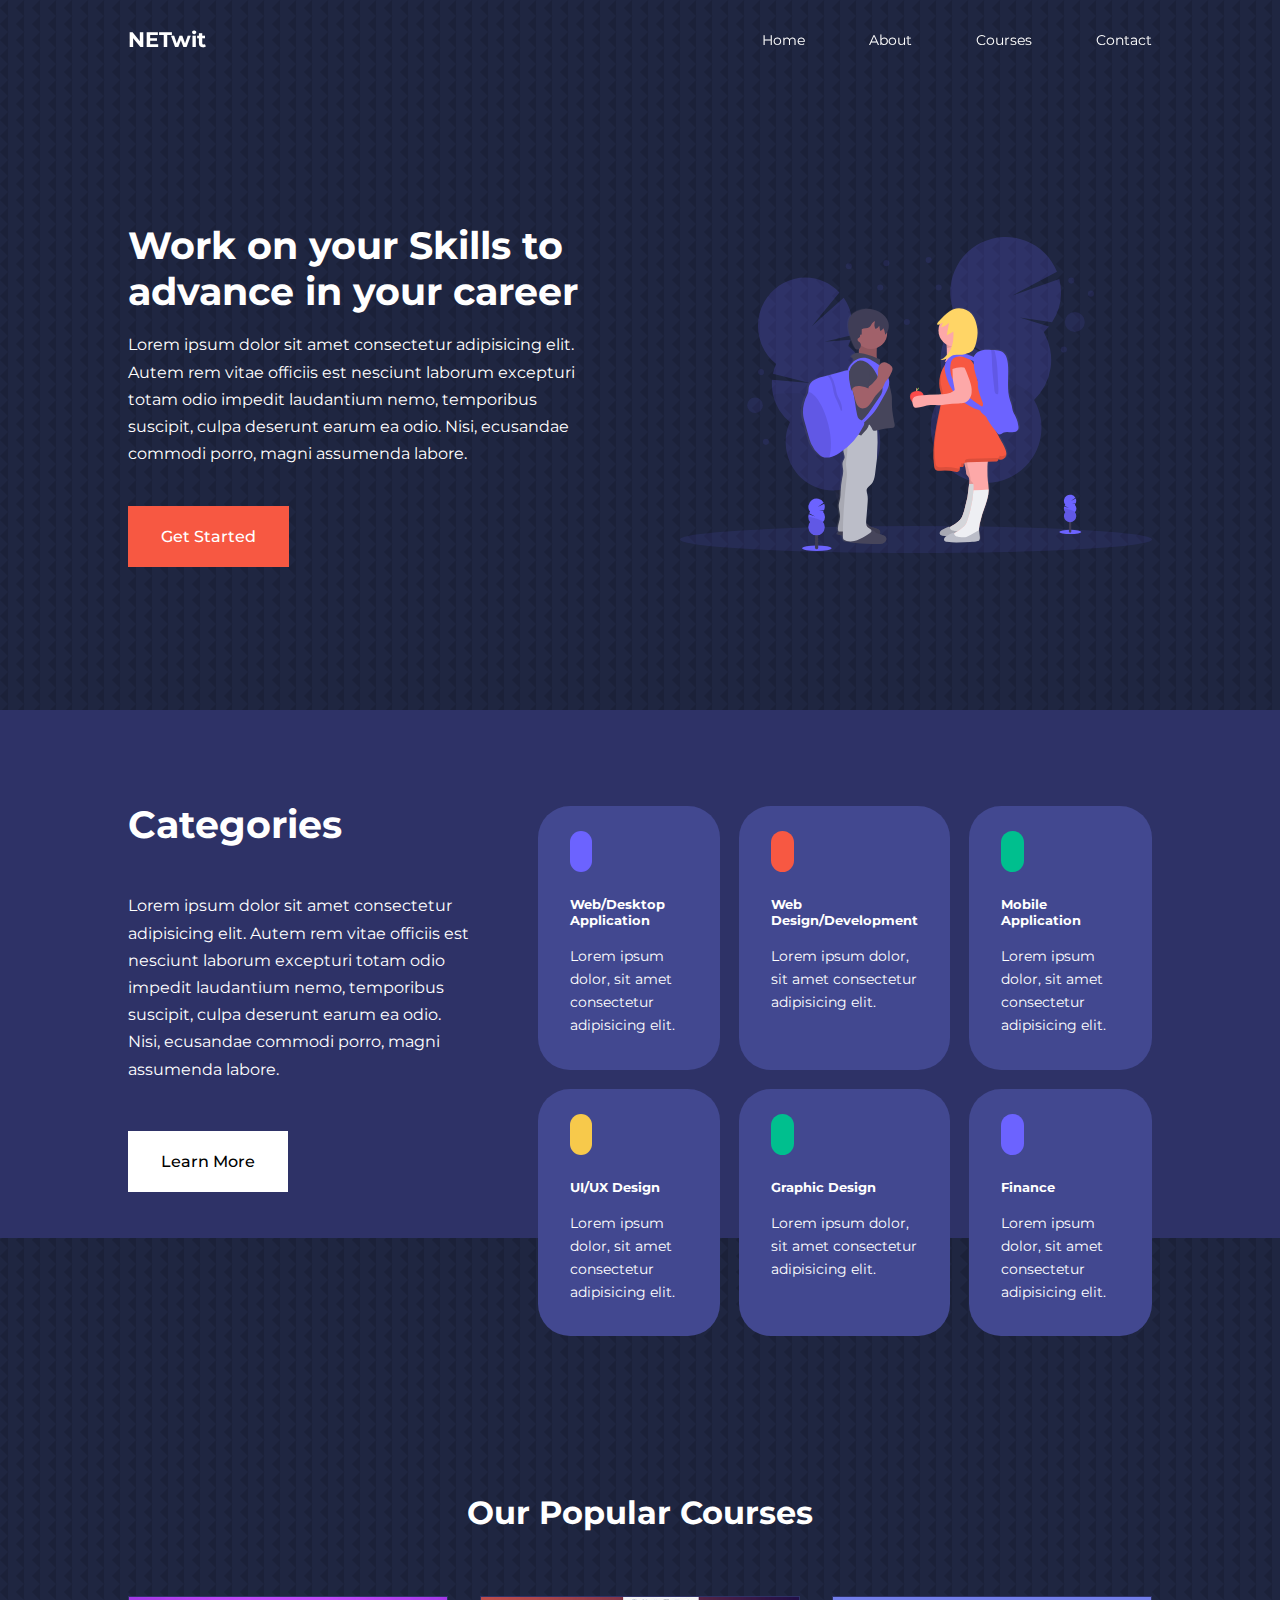
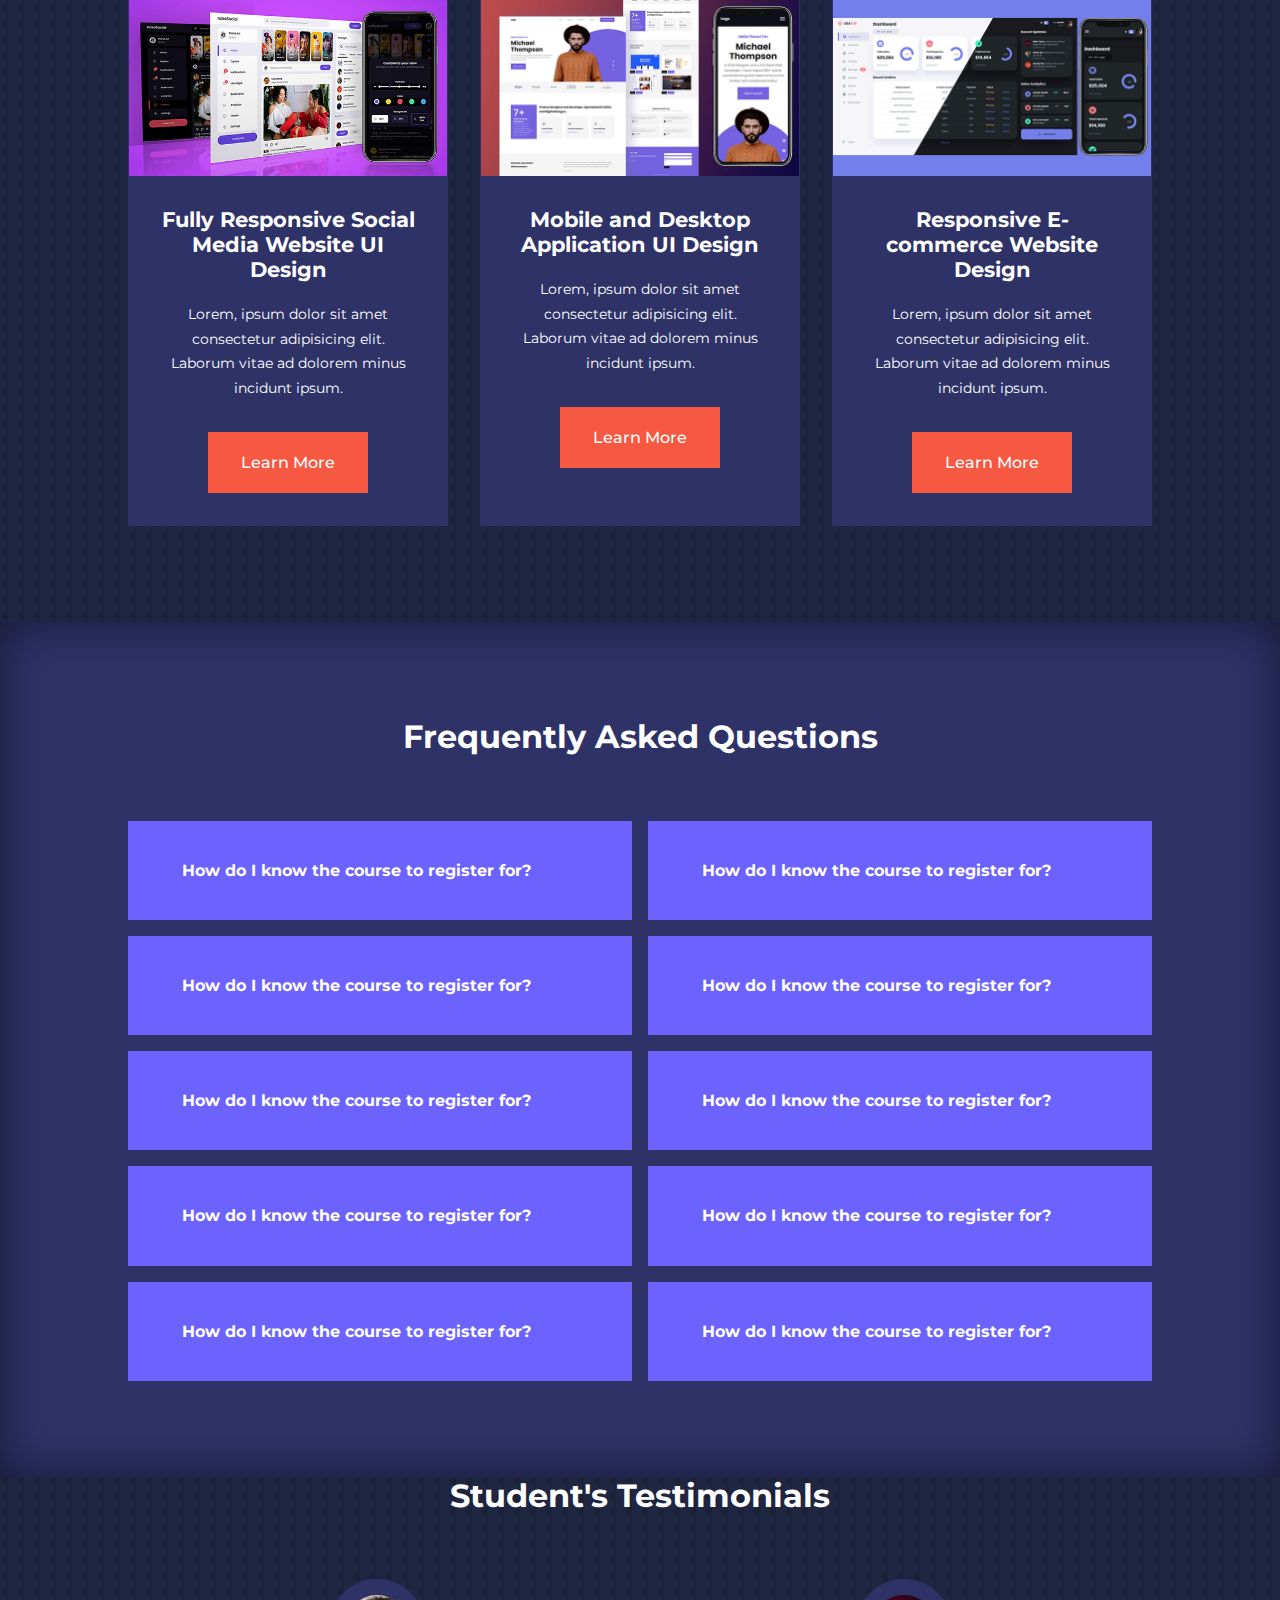
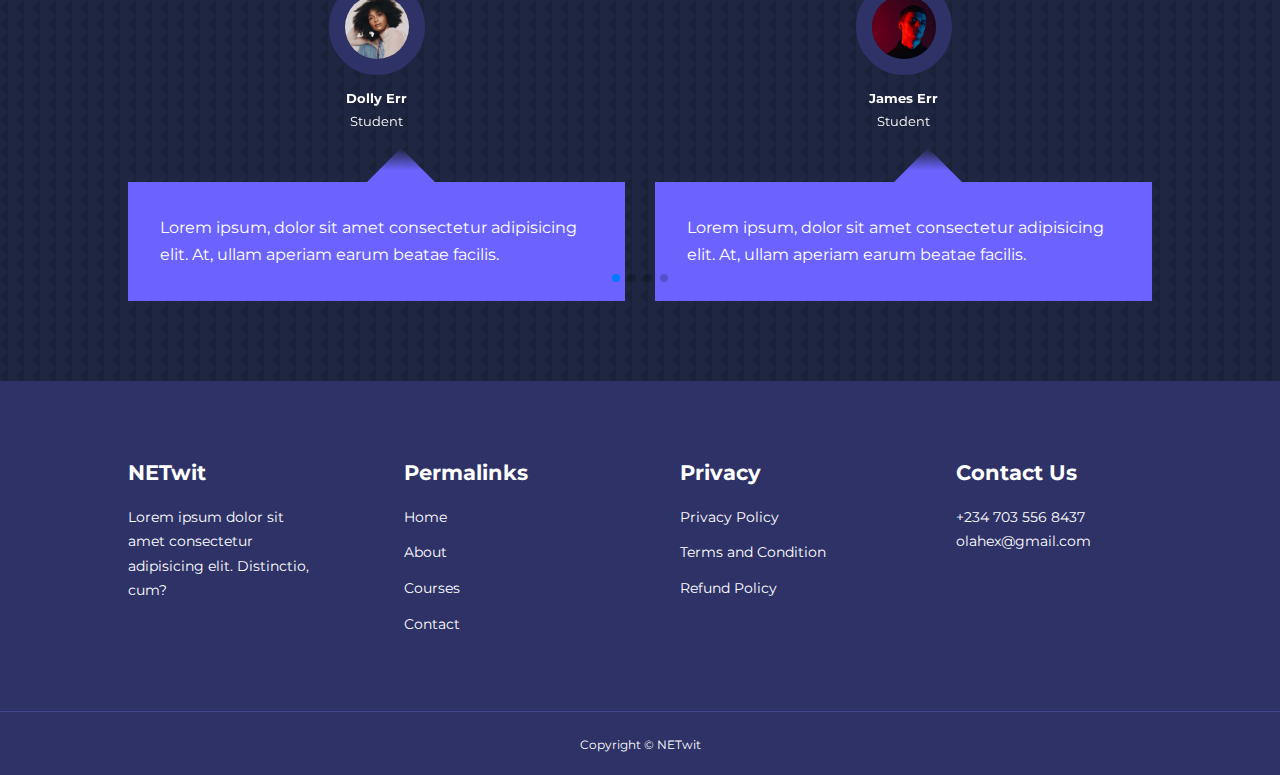
==== index.html @ d694707e "Add files via upload" ====
<!DOCTYPE html>
<html lang="en">
<head>
    <meta charset="UTF-8">
    <meta http-equiv="X-UA-Compatible" content="IE=edge">
    <meta name="viewport" content="width=device-width, initial-scale=1.0">
    <title>Eduaction</title>
    <!-- ICONSCOUT CDN-->
    <link rel="stylesheet" href="https://unicons.iconscout.com/release/v2.1.6/css/unicons.css">
    <!-- GOOGLE FONT (MONSERRAT)-->
    <link rel="preconnect" href="https://fonts.googleapis.com">
    <link rel="preconnect" href="https://fonts.gstatic.com" crossorigin>
    <link href="https://fonts.googleapis.com/css2?family=Montserrat:wght@300;400;500;600;700;800;900&display=swap" rel="stylesheet">

    <!-- SWIPER JS-->
    <link rel="stylesheet" href="https://unpkg.com/swiper@8/swiper-bundle.min.css" />

    <link rel="stylesheet" href="./css/style.css">
    <style>
        body{
            background-image: url('./images/bg-texture.png');
        }
    </style>

</head>
<body>
    <!-- NAVBAR START-->
    <nav>
        <div class="container nav__container">
            <a href="index.html"><h4>NETwit</h4></a>
            <ul class="nav__menu">
                <li><a href="index.html">Home</a></li>
                <li><a href="about.html">About</a></li>
                <li><a href="courses.html">Courses</a></li>
                <li><a href="contact.html">Contact</a></li>
            </ul>
            <button id="open-menu-btn"><i class="uil uil-bars"></i></button>
            <button id="close-menu-btn"><i class="uil uil-multiply"></i></button>
        </div>
    </nav>
      <!-- NAVBAR END-->

      <header>   <!-- HEADER START-->
          <div class="container header__container">
              <div class="header__left">
                  <h1>Work on your Skills to advance in your career</h1>
                <p>
                    Lorem ipsum dolor sit amet consectetur adipisicing elit. Autem rem vitae officiis est nesciunt laborum excepturi totam odio impedit
                    laudantium nemo, temporibus suscipit, culpa deserunt earum ea odio. Nisi, ecusandae commodi porro, magni assumenda labore.
                </p>
                <a href="courses.html" class="btn btn-primary">Get Started</a>
              </div>

              <div class="header__right">
                <div class="header__right-image">
                    <img src="./images/header.svg" alt="header Image">
                </div>
              </div>
          </div>
      </header>  <!-- HEADER END-->

      <!-- CATEGORIES-->
      <section class="categories"> 
          <div class="container categories__container">
              <div class="categories__left">
                <h1>Categories</h1>
                <p>
                    Lorem ipsum dolor sit amet consectetur adipisicing elit. Autem rem vitae officiis est nesciunt laborum excepturi totam odio impedit
                    laudantium nemo, temporibus suscipit, culpa deserunt earum ea odio. Nisi, ecusandae commodi porro, magni assumenda labore.
                </p>
                <a href="#" class="btn">Learn More</a>
              </div>
              <div class="categories__right">
                <article class="category">
                    <span class="category__icon">
                        <i class="uil uil-bitcoin-circle"></i>
                    </span>
                    <h5>Web/Desktop Application</h5>
                    <p>
                        Lorem ipsum dolor, sit amet consectetur adipisicing elit. 
                    </p>
                </article>
                <article class="category">
                    <span class="category__icon uil uil-bitcoin"></span>
                    <h5>Web Design/Development</h5>
                    <p>
                        Lorem ipsum dolor, sit amet consectetur adipisicing elit.
                    </p>
                </article>
                <article class="category">
                    <span class="category__icon">
                        <i class="uil uil-bitcoin-circle"></i>
                    </span>
                    <h5>Mobile Application</h5>
                    <p>
                        Lorem ipsum dolor, sit amet consectetur adipisicing elit.
                    </p>
                </article>
                <article class="category">
                    <span class="category__icon">
                        <i class="uil uil-bitcoin-circle"></i>
                    </span>
                    <h5>UI/UX Design</h5>
                    <p>
                        Lorem ipsum dolor, sit amet consectetur adipisicing elit. 
                    </p>
                </article>
                <article class="category">
                    <span class="category__icon">
                        <i class="uil uil-palette"></i>
                    </span>
                    <h5>Graphic Design</h5>
                    <p>
                        Lorem ipsum dolor, sit amet consectetur adipisicing elit.
                    </p>
                </article>
                <article class="category">
                    <span class="category__icon">
                        <i class="uil uil-usd-circle"></i>
                    </span>
                    <h5>Finance</h5>
                    <p>
                        Lorem ipsum dolor, sit amet consectetur adipisicing elit.
                    </p>
                </article>
              </div>
          </div>
      </section>    <!-- CATEGORIES ENDS-->
      
       <!-- COURSES SECTION-->
      <section class="courses">
          <h2>Our Popular Courses</h2>
          <div class="container courses__container">
              <article class="course">
                  <div class="course__image">
                    <img src="./images/course1.jpg" alt="Course One">
                  </div>
                  <div class="course__info">
                    <h4>Fully Responsive Social Media Website UI Design</h4>
                    <p>
                        Lorem, ipsum dolor sit amet consectetur adipisicing elit. Laborum vitae ad dolorem minus incidunt ipsum.
                    </p>
                    <a href="courses.html" class="btn btn-primary">Learn More</a>   
                  </div>
              </article>
              <article class="course">
                <div class="course__image">
                  <img src="./images/course2.jpg" alt="Course One">
                </div>
                <div class="course__info">
                    <h4>Mobile and Desktop Application UI Design</h4>
                    <p>
                        Lorem, ipsum dolor sit amet consectetur adipisicing elit. Laborum vitae ad dolorem minus incidunt ipsum.
                    </p>
                <a href="courses.html" class="btn btn-primary">Learn More</a>   
                </div>
            </article>
            <article class="course">
                <div class="course__image">
                  <img src="./images/course3.jpg" alt="Course One">
                </div>
                <div class="course__info">
                    <h4>Responsive E-commerce Website Design</h4>
                    <p>
                        Lorem, ipsum dolor sit amet consectetur adipisicing elit. Laborum vitae ad dolorem minus incidunt ipsum.
                    </p>
                <a href="courses.html" class="btn btn-primary">Learn More</a>   
                </div>
            </article>
          </div>
      </section>  <!-- COURSES SECTION  ENDS-->

      <section class="faqs"><!-- FAQ SECTION -->
        <h2>Frequently Asked Questions</h2>
        <div class="container faqs__container">

            <article class="faq">
                <div class="faq__icon"><i class="uil uil-plus"></i></div>
                <div class="question__answer">
                    <h4>How do I know the course to register for?</h4>
                    <p>
                        Lorem ipsum dolor sit amet consectetur adipisicing elit. Ipsa rem repellendus aut ad obcaecati molestias eius quasi expedita placeat. Odio nostrum asperiores architecto distinctio sequi nisi ex aut. Explicabo vel natus mollitia quisquam sed asperiores officia nobis exercitationem ipsa nemo, facilis 
                        voluptatum repellendus voluptate provident sequi aliquid, fugiat vitae perferendis?
                    </p>
                </div>
            </article>

            <article class="faq">
                <div class="faq__icon"><i class="uil uil-plus"></i></div>
                <div class="question__answer">
                    <h4>How do I know the course to register for?</h4>
                    <p>
                        Lorem ipsum dolor sit amet consectetur adipisicing elit. Ipsa rem repellendus aut ad obcaecati molestias eius quasi expedita placeat. Odio nostrum asperiores architecto distinctio sequi nisi ex aut. Explicabo vel natus mollitia quisquam sed asperiores officia nobis exercitationem ipsa nemo, facilis 
                        voluptatum repellendus voluptate provident sequi aliquid, fugiat vitae perferendis?
                    </p>
                </div>
            </article>

            <article class="faq">
                <div class="faq__icon"><i class="uil uil-plus"></i></div>
                <div class="question__answer">
                    <h4>How do I know the course to register for?</h4>
                    <p>
                        Lorem ipsum dolor sit amet consectetur adipisicing elit. Ipsa rem repellendus aut ad obcaecati molestias eius quasi expedita placeat. Odio nostrum asperiores architecto distinctio sequi nisi ex aut. Explicabo vel natus mollitia quisquam sed asperiores officia nobis exercitationem ipsa nemo, facilis 
                        voluptatum repellendus voluptate provident sequi aliquid, fugiat vitae perferendis?
                    </p>
                </div>
            </article>

            <article class="faq">
                <div class="faq__icon"><i class="uil uil-plus"></i></div>
                <div class="question__answer">
                    <h4>How do I know the course to register for?</h4>
                    <p>
                        Lorem ipsum dolor sit amet consectetur adipisicing elit. Ipsa rem repellendus aut ad obcaecati molestias eius quasi expedita placeat. Odio nostrum asperiores architecto distinctio sequi nisi ex aut. Explicabo vel natus mollitia quisquam sed asperiores officia nobis exercitationem ipsa nemo, facilis 
                        voluptatum repellendus voluptate provident sequi aliquid, fugiat vitae perferendis?
                    </p>
                </div>
            </article>
            
            <article class="faq">
                <div class="faq__icon"><i class="uil uil-plus"></i></div>
                <div class="question__answer">
                    <h4>How do I know the course to register for?</h4>
                    <p>
                        Lorem ipsum dolor sit amet consectetur adipisicing elit. Ipsa rem repellendus aut ad obcaecati molestias eius quasi expedita placeat. Odio nostrum asperiores architecto distinctio sequi nisi ex aut. Explicabo vel natus mollitia quisquam sed asperiores officia nobis exercitationem ipsa nemo, facilis 
                        voluptatum repellendus voluptate provident sequi aliquid, fugiat vitae perferendis?
                    </p>
                </div>
            </article>

            <article class="faq">
                <div class="faq__icon"><i class="uil uil-plus"></i></div>
                <div class="question__answer">
                    <h4>How do I know the course to register for?</h4>
                    <p>
                        Lorem ipsum dolor sit amet consectetur adipisicing elit. Ipsa rem repellendus aut ad obcaecati molestias eius quasi expedita placeat. Odio nostrum asperiores architecto distinctio sequi nisi ex aut. Explicabo vel natus mollitia quisquam sed asperiores officia nobis exercitationem ipsa nemo, facilis 
                        voluptatum repellendus voluptate provident sequi aliquid, fugiat vitae perferendis?
                    </p>
                </div>
            </article>

            <article class="faq">
                <div class="faq__icon"><i class="uil uil-plus"></i></div>
                <div class="question__answer">
                    <h4>How do I know the course to register for?</h4>
                    <p>
                        Lorem ipsum dolor sit amet consectetur adipisicing elit. Ipsa rem repellendus aut ad obcaecati molestias eius quasi expedita placeat. Odio nostrum asperiores architecto distinctio sequi nisi ex aut. Explicabo vel natus mollitia quisquam sed asperiores officia nobis exercitationem ipsa nemo, facilis 
                        voluptatum repellendus voluptate provident sequi aliquid, fugiat vitae perferendis?
                    </p>
                </div>
            </article>

            <article class="faq">
                <div class="faq__icon"><i class="uil uil-plus"></i></div>
                <div class="question__answer">
                    <h4>How do I know the course to register for?</h4>
                    <p>
                        Lorem ipsum dolor sit amet consectetur adipisicing elit. Ipsa rem repellendus aut ad obcaecati molestias eius quasi expedita placeat. Odio nostrum asperiores architecto distinctio sequi nisi ex aut. Explicabo vel natus mollitia quisquam sed asperiores officia nobis exercitationem ipsa nemo, facilis 
                        voluptatum repellendus voluptate provident sequi aliquid, fugiat vitae perferendis?
                    </p>
                </div>
            </article>
            <article class="faq">
                <div class="faq__icon"><i class="uil uil-plus"></i></div>
                <div class="question__answer">
                    <h4>How do I know the course to register for?</h4>
                    <p>
                        Lorem ipsum dolor sit amet consectetur adipisicing elit. Ipsa rem repellendus aut ad obcaecati molestias eius quasi expedita placeat. Odio nostrum asperiores architecto distinctio sequi nisi ex aut. Explicabo vel natus mollitia quisquam sed asperiores officia nobis exercitationem ipsa nemo, facilis 
                        voluptatum repellendus voluptate provident sequi aliquid, fugiat vitae perferendis?
                    </p>
                </div>
            </article>

            <article class="faq">
                <div class="faq__icon"><i class="uil uil-plus"></i></div>
                <div class="question__answer">
                    <h4>How do I know the course to register for?</h4>
                    <p>
                        Lorem ipsum dolor sit amet consectetur adipisicing elit. Ipsa rem repellendus aut ad obcaecati molestias eius quasi expedita placeat. Odio nostrum asperiores architecto distinctio sequi nisi ex aut. Explicabo vel natus mollitia quisquam sed asperiores officia nobis exercitationem ipsa nemo, facilis 
                        voluptatum repellendus voluptate provident sequi aliquid, fugiat vitae perferendis?
                    </p>
                </div>
            </article>

        </div>
      </section><!-- FAQ SECTION END-->

      <!-- TESTIMONIAL SECTION-->
      <section class="container testimonials__container swiper mySwiper">
          <h2>Student's Testimonials</h2>
          <div class="swiper-wrapper">
              <article class="testimonial swiper-slide">
                  <div class="avatar">
                    <img src="./images/avatar1.jpg" alt="testimonial">
                  </div>
                  <div class="testimonial__info">
                      <h5>Dolly Err</h5>
                      <small>Student</small>
                  </div>
                  <div class="testimonial__body">
                    <p>
                        Lorem ipsum, dolor sit amet consectetur adipisicing elit. At,
                         ullam aperiam earum beatae facilis.
                    </p>
                  </div>
              </article>
              <article class="testimonial swiper-slide">
                <div class="avatar">
                  <img src="./images/avatar2.jpg" alt="testimonial">
                </div>
                <div class="testimonial__info">
                    <h5>James Err</h5>
                    <small>Student</small>
                </div>
                <div class="testimonial__body">
                    <p>
                        Lorem ipsum, dolor sit amet consectetur adipisicing elit. At,
                         ullam aperiam earum beatae facilis.
                    </p>
                </div>
            </article>
            <article class="testimonial swiper-slide">
                <div class="avatar">
                  <img src="./images/avatar3.jpg" alt="testimonial">
                </div>
                <div class="testimonial__info">
                    <h5>Nelly Err</h5>
                    <small>Student</small>
                </div>
                <div class="testimonial__body">
                    <p>
                        Lorem ipsum, dolor sit amet consectetur adipisicing elit. At,
                         ullam aperiam earum beatae facilis.
                    </p>
                </div>
            </article>
            <article class="testimonial swiper-slide">
                <div class="avatar">
                  <img src="./images/avatar4.jpg" alt="testimonial">
                </div>
                <div class="testimonial__info">
                    <h5>Christy Err</h5>
                    <small>Student</small>
                </div>
                <div class="testimonial__body">
                    <p>
                        Lorem ipsum, dolor sit amet consectetur adipisicing elit. At,
                         ullam aperiam earum beatae facilis.
                    </p>
                </div>
            </article>
            <article class="testimonial swiper-slide">
                <div class="avatar">
                  <img src="./images/avatar5.jpg" alt="testimonial">
                </div>
                <div class="testimonial__info">
                    <h5>Bintu Err</h5>
                    <small>Student</small>
                </div>
                <div class="testimonial__body">
                    <p>
                        Lorem ipsum, dolor sit amet consectetur adipisicing elit. At,
                         ullam aperiam earum beatae facilis.
                    </p>
                </div>
            </article>
          </div>
          <div class="swiper-pagination"></div>
      </section>   <!-- TESTIMONIAL SECTION END -->

      <!-- FOOTER SECTION -->
      <footer>
        <div class="container footer__container">
            <div class="footer__1">
                <a href="index.html" class="footer__logo"><h4>NETwit</h4></a>
                <p>
                    Lorem ipsum dolor sit amet consectetur adipisicing elit. Distinctio, cum?
                </p>
            </div>
            <div class="footer__2">
                <h4>Permalinks</h4>
                <ul class="permalinks">
                    <li><a href="index.html">Home</a></li>
                    <li><a href="about.html">About</a></li>
                    <li><a href="courses.html">Courses</a></li>
                    <li><a href="contact.html">Contact</a></li>
                </ul>
            </div>
            <div class="footer__3">
                <h4>Privacy</h4>
                <ul class="privacy">
                    <li><a href="#">Privacy Policy</a></li>
                    <li><a href="#">Terms and Condition</a></li>
                    <li><a href="#">Refund Policy</a></li>
                </ul>
            </div>
            <div class="footer__4">
                <h4>Contact Us</h4>
                <div>
                    <p>+234 703 556 8437</p>
                    <p>olahex@gmail.com</p>
                </div>
                <ul class="footer__socials">
                    <li>
                        <a href="#"><i class="uil uil-facebook-f"></i></a>
                    </li>
                    <li>
                        <a href="#"><i class="uil uil-instagram-alt"></i></a>
                    </li>
                    <li>
                        <a href="#"><i class="uil uil-twitter"></i></a>
                    </li>
                    <li>
                        <a href="#"><i class="uil uil-linkedin-alt"></i></a>
                    </li>
                </ul>
            </div>
        </div>
        <div class="footer__copyright">
            <small>Copyright &copy; NETwit</small>
       </div>
      </footer>      <!-- FOOTER SECTION END-->

      <script src="https://unpkg.com/swiper/swiper-bundle.min.js"></script>
      <script src="./main.js"></script>

      <script>
        var swiper = new Swiper(".mySwiper", {
          slidesPerView: 1,
          spaceBetween: 30,
          pagination: {
            el: ".swiper-pagination",
            clickable: true,
          },
          //When window width is >= 600px
          breakpoints: {
           600: {
               slidesPerView: 2
           }   
          }
        });
      </script>
</body>
</html>
---- css/style.css ----
* {
    margin: 0;
    padding: 0;
    border: 0;
    outline: 0;
    text-decoration: none;
    list-style: none;
    box-sizing: border-box;
}

:root {
    --color-primary: #6c63ff;
    --color-success: #00bf8e;
    --color-warning: #f7c94b;
    --color-danger: #f75842;
    --color-danger-variant: rgba(247, 88, 66, 0.4);
    --color-white: #fff;
    --color-light: rgba(255, 255, 255, 0.7);
    --color-black: #000;
    --color-bg: #1f2641;
    --color-bg1: #2e3267;
    --color-bg2: #424890;

    --container-width-lg: 80%;
    --container-width-md: 90%;
    --container-width-sm: 94%;

    --transition: all 400ms ease;
}

body {
    font-family: 'Montserrat', sans-serif;
    line-height: 1.7;
    color: var(--color-white);
    background: var(--color-bg);
}

.container {
    width: var(--container-width-lg);
    margin: 0 auto;
}

section {
    padding: 6rem 0;
}

section h2 {
    text-align: center;
    margin-bottom: 4rem;
}

h1,
h2,
h3,
h4,
h5 {
    line-height: 1.2;
}
h1 {
    font-size: 2.4rem;
}
h2 {
    font-size: 2rem;
}
h3 {
    font-size: 1.6rem;
}
h4 {
    font-size: 1.3rem;
}

a {
    color: var(--color-white);
}

img {
    width: 100%;
    display: block;
    object-fit: cover;
}

.btn {
    display: inline-block;
    background: var(--color-white);
    color: var(--color-black);
    padding: 1rem 2rem;
    border: 1px solid transparent;
    font-weight: 500;
    transition: var(--transition);
}

.btn:hover {
    background: transparent;
    color: var(--color-white);
    border-color: var(--color-white);
}
.btn-primary {
    background: var(--color-danger);
    color: var(--color-white);
}
/* ======================= NAVBAR ====================== */

nav {
    background: transparent;
    width: 100vw;
    height: 5rem;
    position: fixed;
    top: 0;
    z-index: 11;
}
/* change navbar style on scroll using javascript*/
.window-scroll {
    background: var(--color-primary);
    box-shadow: 0 1rem 2rem rgba(0, 0, 0, 0.2);
}
.nav__container {
     height: 100%;
     display: flex;
     justify-content: space-between;
     align-items: center;
}
nav button {
    display: none;
}
.nav__menu {
    display: flex;
    align-items: center;
    gap: 4rem
}
.nav__menu a {
    font-size: 0.9rem;
    transition: var(--transition);
}

.nav__menu a:hover {
    color: var(--color-bg2);
}
/* ======================= NAVBAR END====================== */

/* ======================= HEADER SECTION====================== */

header {
    position: relative;
    top: 5rem;
    overflow: hidden;
    height: 70vh;
    margin-bottom: 5rem;
}
.header__container {
    display: grid;
    grid-template-columns: 1fr 1fr;
    align-items: center;
    gap: 5rem;
    height: 100%;
}
.header__left p {
    margin: 1rem 0 2.4rem;
}
/* ======================= HEADER SECTION END====================== */
/* ======================= CATEGORY SECTION START ====================== */
.categories {
    background: var(--color-bg1);
    height: 33rem;
}
.categories h1 {
    line-height: 1;
    margin-bottom: 3rem;
}
.categories__container {
    display: grid;
    grid-template-columns: 40% 60%;
}
.categories__left {
    margin-right: 4rem;
}
.categories__left p {
    margin: 1rem 0 3rem;
}
.categories__right {
    display: grid;
    grid-template-columns: repeat(3, 1fr);
    gap: 1.2rem;
}
.category {
    background: var(--color-bg2);
    padding: 2rem;
    border-radius: 2rem;
    transition: var(--transition);
}
.category:hover {
    box-shadow: 0 3rem 3rem rgba(0, 0, 0, 0.3);
    z-index: 1;
}
.category:nth-child(2) .category__icon{
    background: var(--color-danger);
}
.category:nth-child(3) .category__icon{
    background: var(--color-success);
}
.category:nth-child(4) .category__icon{
    background: var(--color-warning);
}
.category:nth-child(5) .category__icon{
    background: var(--color-success);
}
.category__icon {
    background: var(--color-primary);
    padding: 0.7rem;
    border-radius: 0.9rem;
}
.category h5 {
    margin: 2rem 0 1rem;
}

.category p {
    font-size: 0.85rem;
}

/* ======================= CATEGORY SECTION END ====================== */

/* ======================= COURSES ====================== */
.courses {
    margin-top: 10rem;
}
.courses__container{
    display: grid;
    grid-template-columns: repeat(3, 1fr);
    gap: 2rem;
}
.course {
    background: var(--color-bg1);
    text-align: center;
    border: 1px solid transparent;
    transition: var(--transition);
}
.course:hover {
    background: transparent;
    border-color: var(--color-primary);
}
.course__info {
    padding: 2rem;
}
.course__info p {
    margin: 1.2rem 0 2rem;
    font-size: 0.9rem;
}
/* ======================= COURSES END====================== */

/* ======================= FAQ ====================== */
.faqs {
    background: var(--color-bg1);
    box-shadow: inset 0 0 3rem rgba(0, 0, 0, 0.5);
}
.faqs__container {
    display: grid;
    grid-template-columns: 1fr 1fr;
    gap: 1rem;
}
.faq {
    padding: 2rem;
    display: flex;
    align-items: center;
    gap: 1.4rem;
    height: fit-content;
    background: var(--color-primary);
    cursor: pointer;
}
.faq h4 {
    font-size: 1rem;
    line-height: 2.2;
}
.faq__icon {
    align-self: flex-start;
    font-size: 1.2rem;
}
.faq p {
    margin-top: 0.8rem;
    display: none;
}
.faq.open p {
   display: block;
}
/* ======================= FAQ END====================== */

/* ======================= TESTIMONIAL ====================== */

.testimonials__container {
    overflow-x: hidden;
    position: relative;
    margin-bottom: 5rem;
}
.testimonials{
    padding-top: 2rem;
}
.avatar {
    width: 6rem;
    height: 6rem;
    border-radius: 50%;
    overflow: hidden;
    margin: 0 auto 1rem;
    border: 1rem solid var(--color-bg1);
}
.testimonial__info{
    text-align: center;
}
.testimonial__body {
    background: var(--color-primary);
    padding: 2rem;
    margin-top: 3rem;
    position: relative;
}
.testimonial__body::before{
    content: "";
    display: block;
    background: linear-gradient(
        135deg ,
        transparent,
        var(--color-primary),
        var(--color-primary),
        var(--color-primary)
    );
    width: 3rem;
    height: 3rem;
    position: absolute;
    left: 50%;
    top: -1.5rem;
    transform: rotate(45deg);
}

/* ======================= TESTIMONIAL END====================== */
/* ======================= FOOTER====================== */
footer {
    background: var(--color-bg1);
    padding-top: 5rem;
    font-size: 0.9rem;
}
.footer__container {
    display: grid;
    grid-template-columns: repeat(4, 1fr);
    gap: 5rem;
}
.footer__container > div h4 {
    margin-bottom: 1.2rem;
}
.footer__1 p {
    margin: 0 0 2rem;
}
footer ul li {
    margin-bottom: 0.7rem;
}
footer ul li a:hover {
    text-decoration: underline;
}
.footer__socials {
    display: flex;
    gap: 1rem;
    font-size: 1.2rem;
    margin-top: 2rem;
}
.footer__copyright {
    text-align: center;
    margin-top: 4rem;
    padding: 1.2rem 0;
    border-top: 1px solid var(--color-bg2);
}
/* ======================= FOOTER END====================== */

/* MEDIA QUERYS (TAB)*/
@media screen and (max-width: 1024px) {
    .container {
        width: var(--container-width-md);
    }
    h1 {
        font-size: 2.2rem;
    }
    h2 {
        font-size: 1.7rem;
    }
    h3 {
        font-size: 1.4rem;
    }
    h4 {
        font-size: 1.2rem;
    }
    /* =============== NAVBAR /* =================== */
    nav button {
        display: inline-block;
        background: transparent;
        font-size: 1.8rem;
        color: var(--color-white);
        cursor: pointer;
    }
    nav button#close-menu-btn {
        display: none;
    }
    .nav__menu {
        position: fixed;
        top: 5rem;
        right: 5%;
        height: fit-content;
        width: 18rem;
        flex-direction: column;
        gap: 0;
        display: none;
    }
    .nav__menu li {
        width: 100%;
        height: 5.8rem;
        animation: animateNavItems 400ms linear forwards;
        transform-origin: top right;
        opacity: 0;
    }
    .nav__menu li:nth-child(2) {
        animation-delay: 200ms;
    }
    .nav__menu li:nth-child(3) {
        animation-delay: 400ms;
    }
    .nav__menu li:nth-child(4) {
        animation-delay: 600ms;
    }
    @keyframes animateNavItems {
        0%{
            transform: rotateZ(-90deg) rotateX(90deg) scale(0.1);
        }
        100%{
            transform: rotateZ(0) rotateX(0) scale(1);
            opacity: 1;
        }
    }
    .nav__menu li a {
        background: var(--color-primary);
        box-shadow: -4rem 6rem 10rem rgba(0, 0, 0, 0.6);
        width: 100%;
        height: 100%;
        display: grid;
        place-items: center;
    }
    .nav__menu li a:hover {
        background: var(--color-bg2);
        color: var(--color-white);
    }
 /* ============== HEADER MEDIA QUERY =============== */
    header {
        height: 52vh;
        margin-bottom: 4rem;
    }
    .header__container {
        gap: 0;
        padding-bottom: 3rem;
    }
    /* ================= CATEGORIES ============== */
    .categories {
        height: auto;
    }
    .categories__container {
        grid-template-columns: 1fr;
        gap: 3rem;
    }
    .categories__left {
        margin-right: 0;
    }
       /* ================= POPULAR COURSES ============== */
    .courses {
        margin-top: 0;
    }
    .courses__container {
        grid-template-columns: 1fr 1fr;
    }
       /* ================= FAQS ============== */
    .faqs__container {
        grid-template-columns: 1fr;
    }
    .faq {
        padding: 1.5rem;
    }
     /* ================= FOOTER ============== */
    .footer__container {
        grid-template-columns: 1fr 1fr;
    }
}
/*================== MEDIA QUERYS (PHONE) ==================*/
@media screen and (max-width: 600px) {
    .container {
        width: var(--container-width-sm);
    }
         /* ================= NAVBAR ============== */
    header {
        height: 100vh;
    }
    .header__container {
        grid-template-columns: 1fr;
        text-align: center;
        margin-top: 0;
    }
    .header__left p {
        margin-bottom: 1.3rem;
    }
         /* ================= CATEGORIES ============== */
    .categories__right {
        grid-template-columns: 1fr 1fr;
        gap: 0.7rem;
    }
    .category {
        padding: 1rem;
        border-radius: 1rem;
    }
    .category__icon {
        margin-top: 4px;
        display: inline-block;
    }
         /* ================= POPULAR COURSES ============== */
    .courses__container {
        grid-template-columns: 1fr;
    }
         /* ================= TESTIMONIAL ============== */
    .testimonial__body {
        padding: 1.2rem;
    }
         /* ================= FOOTER ============== */
    .footer__container {
        grid-template-columns: 1fr;
        text-align: center;
        gap: 2rem;
    }
    .footer__1 p {
        margin: 1rem auto;
    }
    .footer__socials {
        justify-content: center;
    }
}
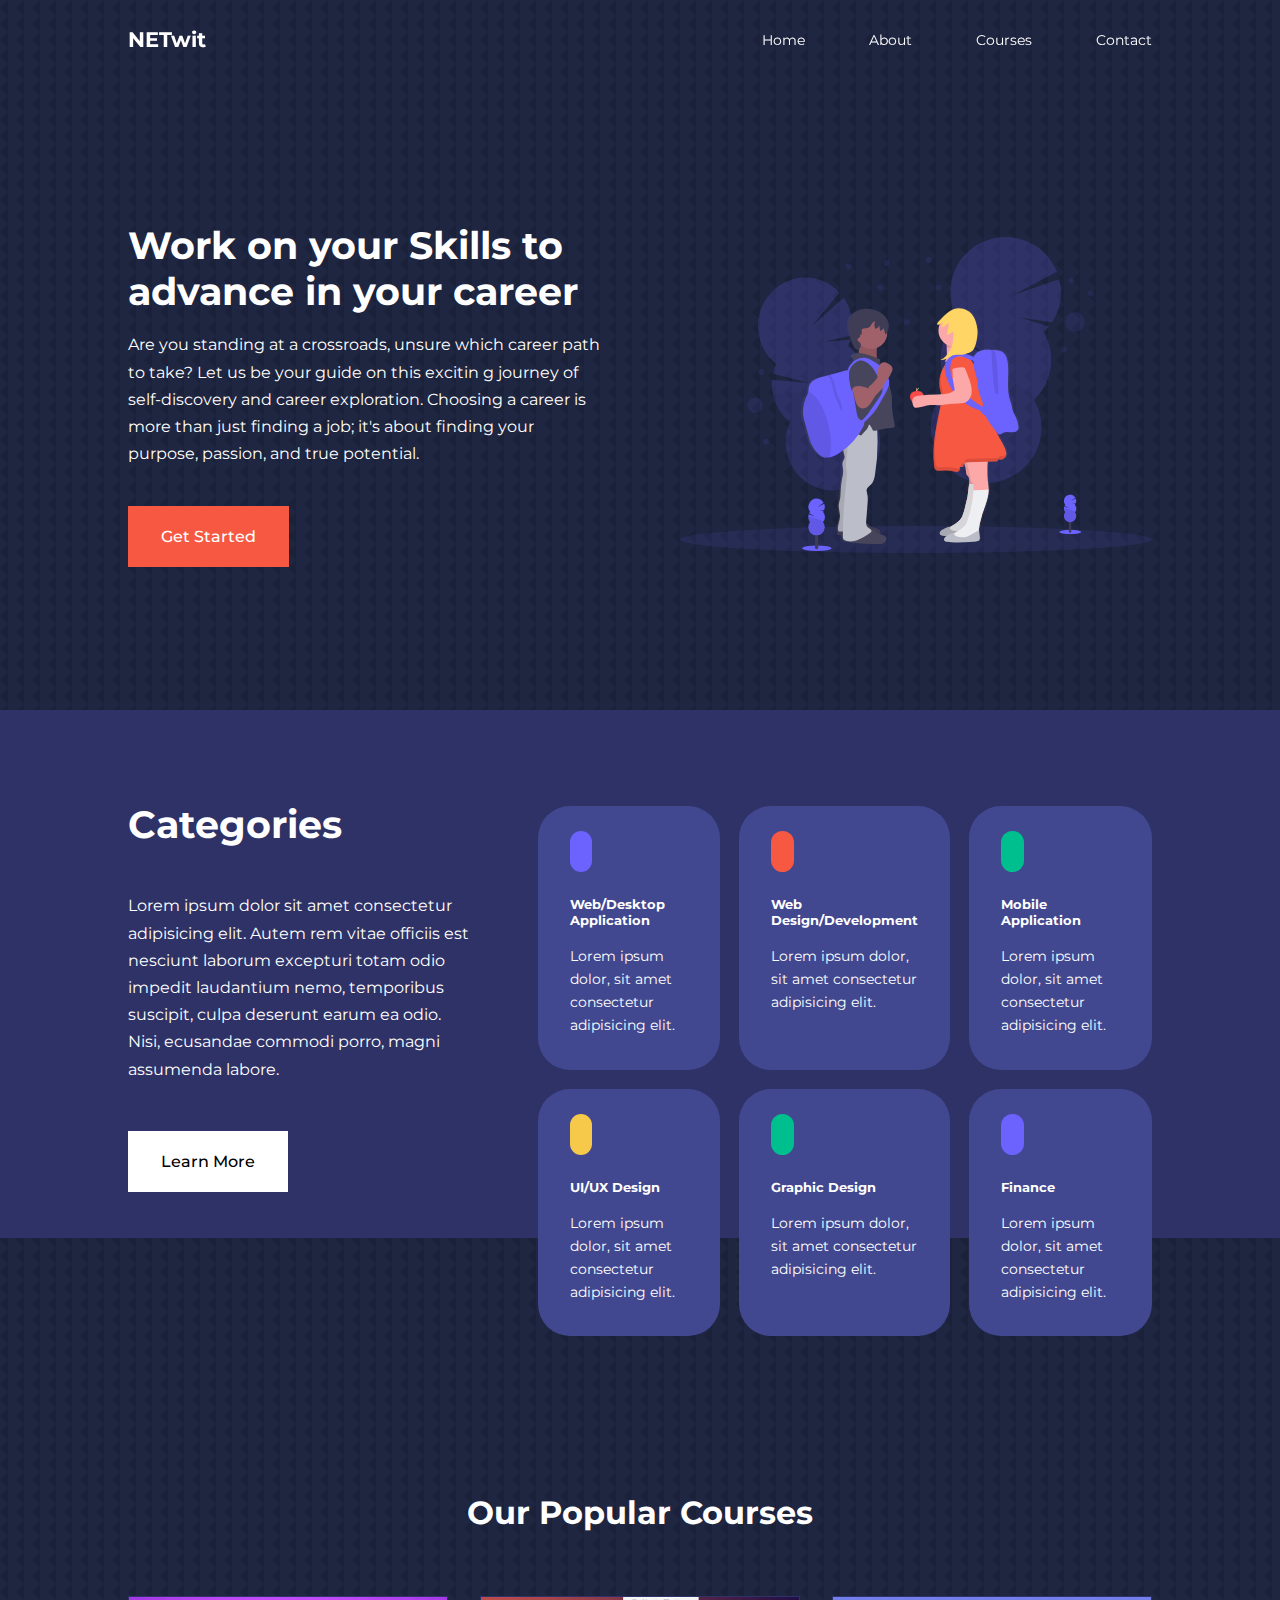
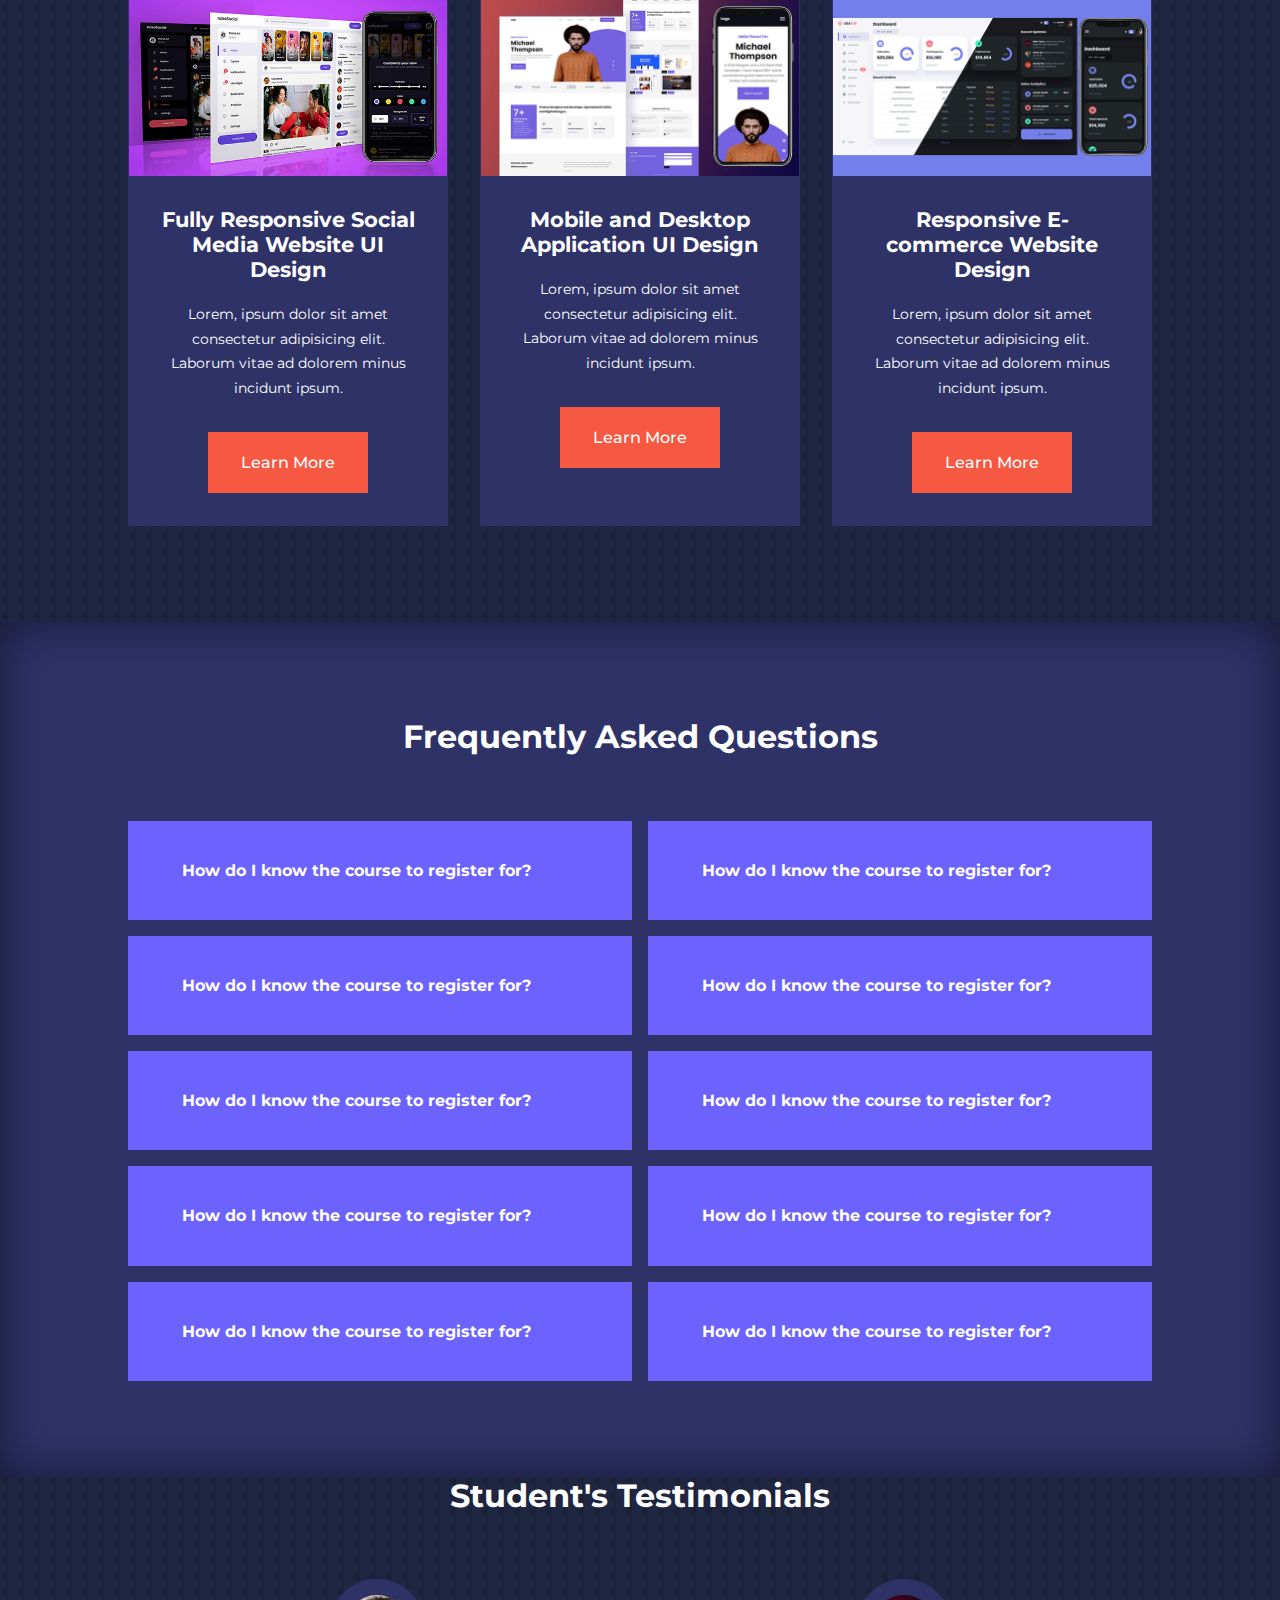
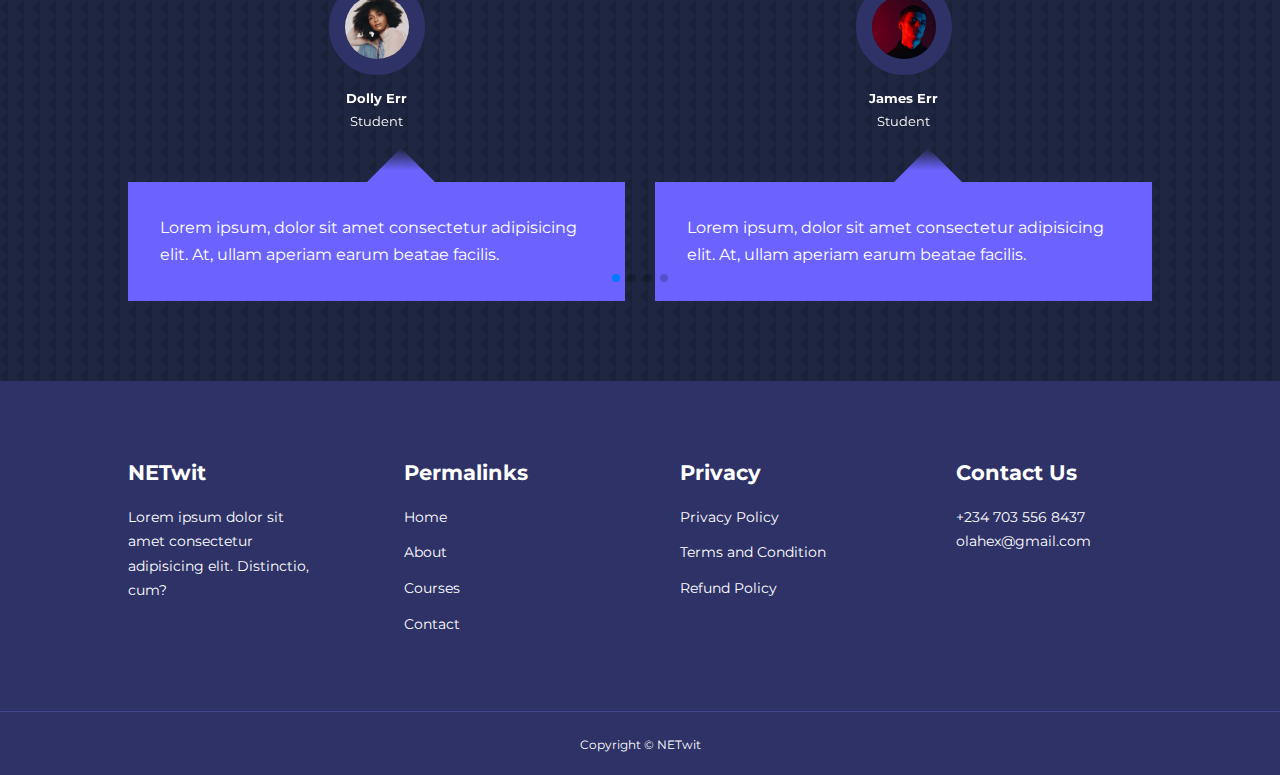
==== commit 4ad56823: "Update index.html" ====
--- a/index.html
+++ b/index.html
@@ -45,8 +45,9 @@
               <div class="header__left">
                   <h1>Work on your Skills to advance in your career</h1>
                 <p>
-                    Lorem ipsum dolor sit amet consectetur adipisicing elit. Autem rem vitae officiis est nesciunt laborum excepturi totam odio impedit
-                    laudantium nemo, temporibus suscipit, culpa deserunt earum ea odio. Nisi, ecusandae commodi porro, magni assumenda labore.
+                   Are you standing at a crossroads, unsure which career path to take? Let us be your guide on this excitin
+                    g journey of self-discovery and career exploration. Choosing a career is more than just finding a job;
+                    it's about finding your purpose, passion, and true potential.
                 </p>
                 <a href="courses.html" class="btn btn-primary">Get Started</a>
               </div>
@@ -442,4 +443,4 @@
         });
       </script>
 </body>
-</html>+</html>
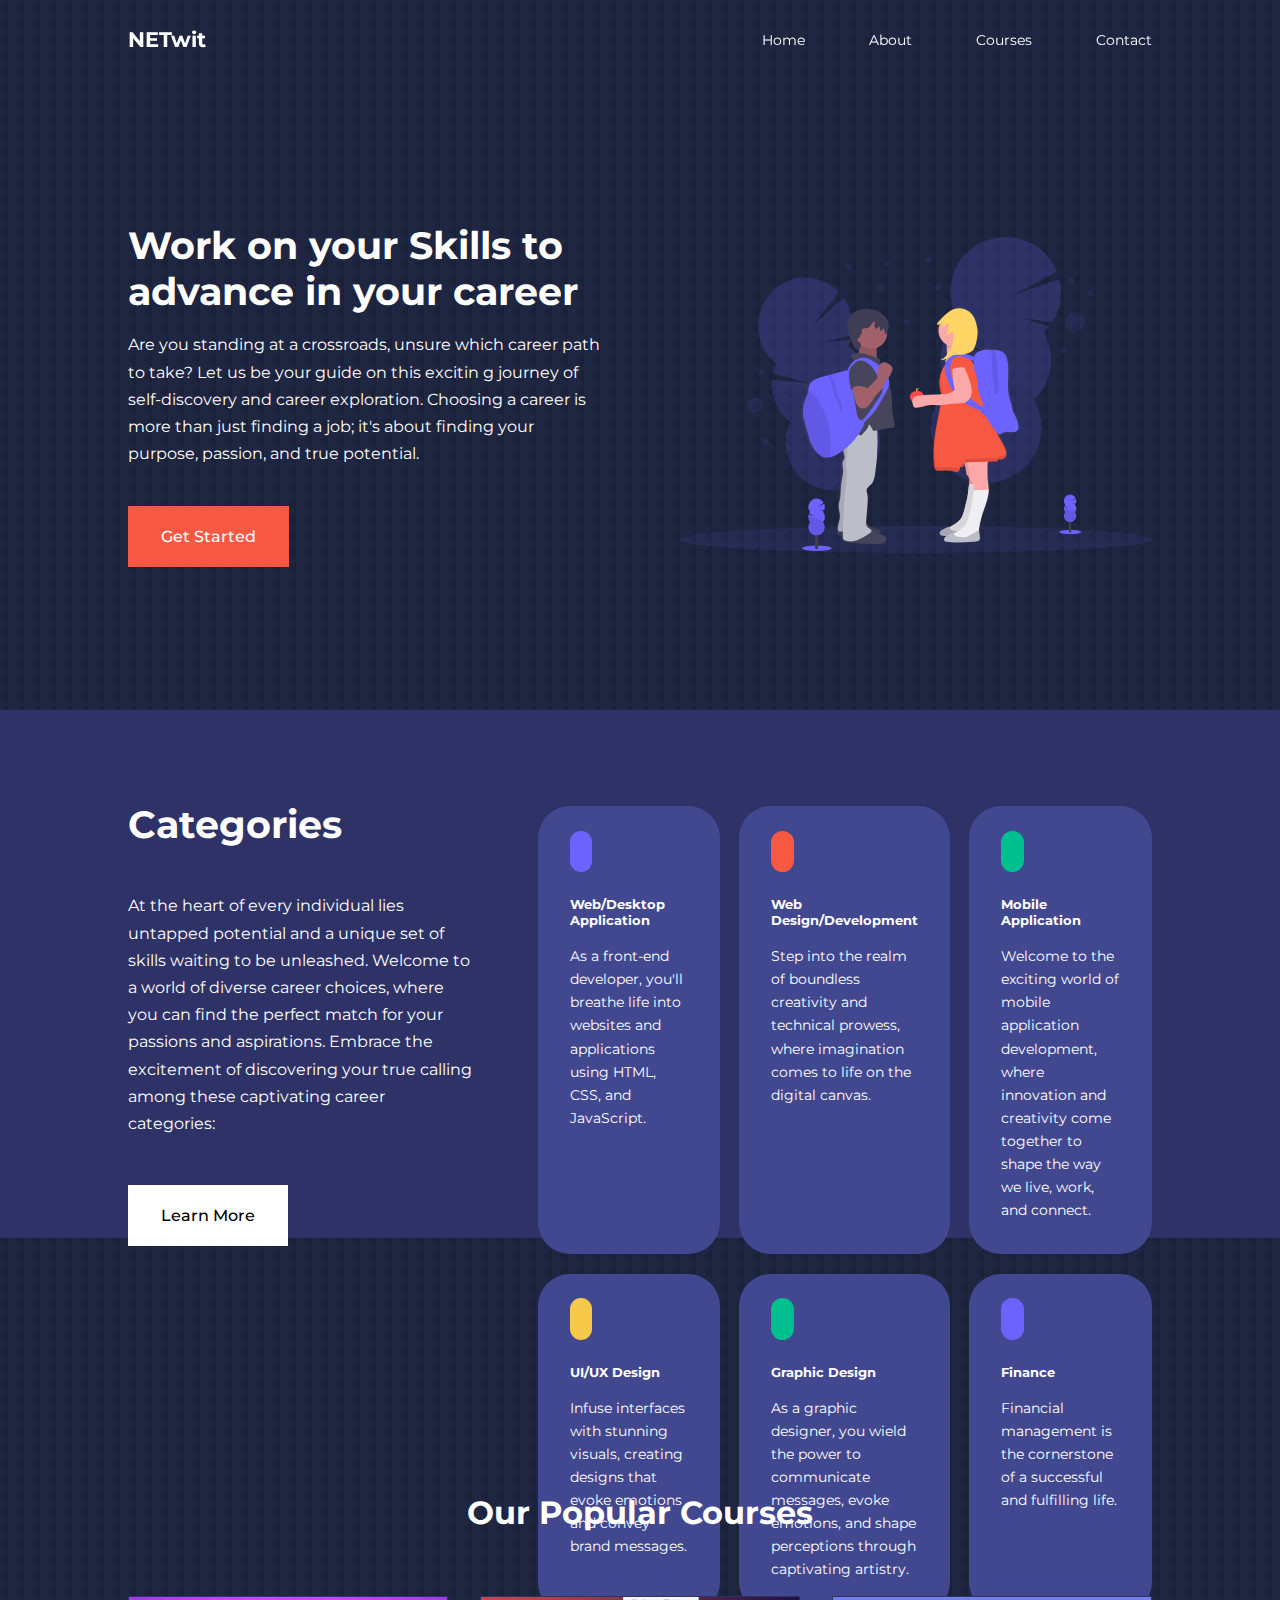
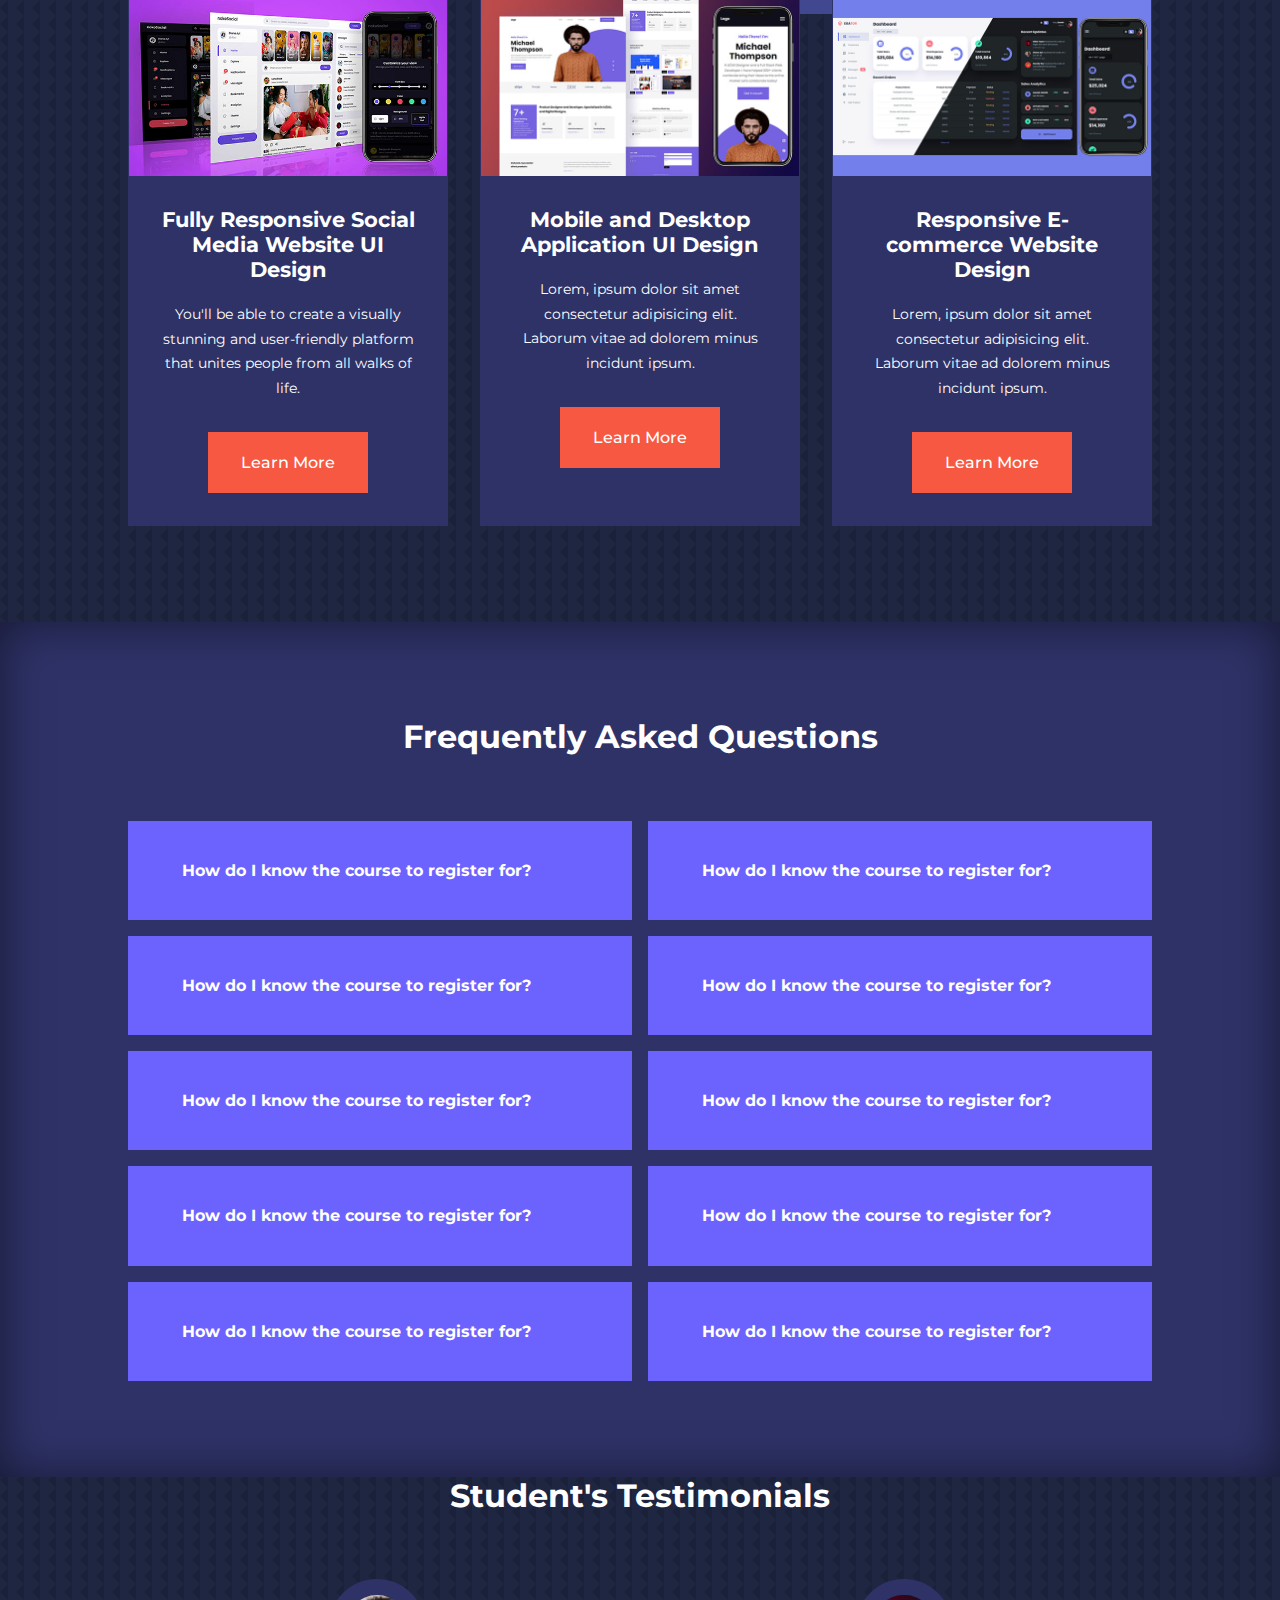
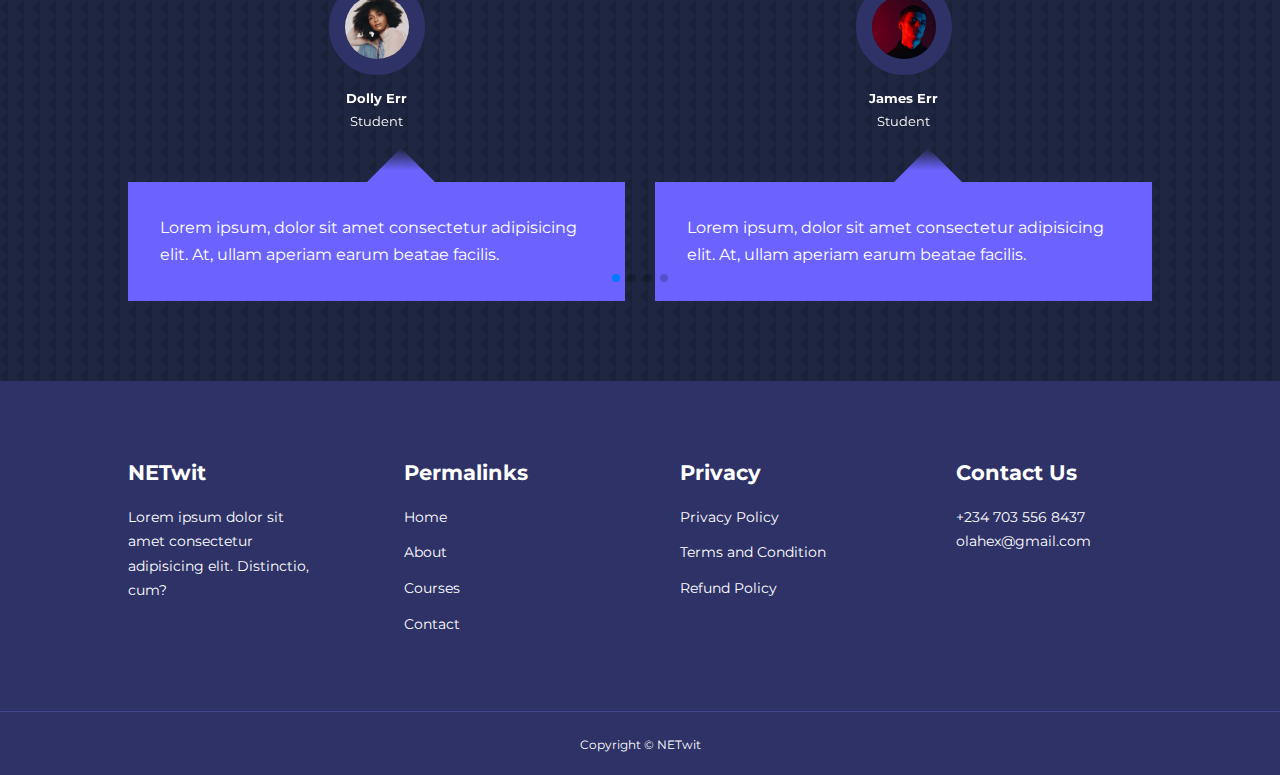
==== commit 55844a13: "Update index.html" ====
--- a/index.html
+++ b/index.html
@@ -66,8 +66,9 @@
               <div class="categories__left">
                 <h1>Categories</h1>
                 <p>
-                    Lorem ipsum dolor sit amet consectetur adipisicing elit. Autem rem vitae officiis est nesciunt laborum excepturi totam odio impedit
-                    laudantium nemo, temporibus suscipit, culpa deserunt earum ea odio. Nisi, ecusandae commodi porro, magni assumenda labore.
+                   At the heart of every individual lies untapped potential and a unique set of skills waiting to be unleashed. 
+                    Welcome to a world of diverse career choices, where you can find the perfect match for your passions 
+                    and aspirations. Embrace the excitement of discovering your true calling among these captivating career categories:
                 </p>
                 <a href="#" class="btn">Learn More</a>
               </div>
@@ -78,14 +79,16 @@
                     </span>
                     <h5>Web/Desktop Application</h5>
                     <p>
-                        Lorem ipsum dolor, sit amet consectetur adipisicing elit. 
+                        As a front-end developer, you'll breathe life into websites
+                        and applications using HTML, CSS, and JavaScript.
                     </p>
                 </article>
                 <article class="category">
                     <span class="category__icon uil uil-bitcoin"></span>
                     <h5>Web Design/Development</h5>
                     <p>
-                        Lorem ipsum dolor, sit amet consectetur adipisicing elit.
+                        Step into the realm of boundless creativity and technical prowess,
+                        where imagination comes to life on the digital canvas. 
                     </p>
                 </article>
                 <article class="category">
@@ -94,7 +97,9 @@
                     </span>
                     <h5>Mobile Application</h5>
                     <p>
-                        Lorem ipsum dolor, sit amet consectetur adipisicing elit.
+                        Welcome to the exciting world of mobile application development, 
+                        where innovation and creativity come together to shape the way we live, 
+                        work, and connect. 
                     </p>
                 </article>
                 <article class="category">
@@ -103,7 +108,8 @@
                     </span>
                     <h5>UI/UX Design</h5>
                     <p>
-                        Lorem ipsum dolor, sit amet consectetur adipisicing elit. 
+                        Infuse interfaces with stunning visuals, creating 
+                        designs that evoke emotions and convey brand messages.
                     </p>
                 </article>
                 <article class="category">
@@ -112,7 +118,8 @@
                     </span>
                     <h5>Graphic Design</h5>
                     <p>
-                        Lorem ipsum dolor, sit amet consectetur adipisicing elit.
+                         As a graphic designer, you wield the power to communicate messages,
+                        evoke emotions, and shape perceptions through captivating artistry.
                     </p>
                 </article>
                 <article class="category">
@@ -121,7 +128,7 @@
                     </span>
                     <h5>Finance</h5>
                     <p>
-                        Lorem ipsum dolor, sit amet consectetur adipisicing elit.
+                       Financial management is the cornerstone of a successful and fulfilling life. 
                     </p>
                 </article>
               </div>
@@ -139,7 +146,7 @@
                   <div class="course__info">
                     <h4>Fully Responsive Social Media Website UI Design</h4>
                     <p>
-                        Lorem, ipsum dolor sit amet consectetur adipisicing elit. Laborum vitae ad dolorem minus incidunt ipsum.
+                       You'll be able to create a visually stunning and user-friendly platform that unites people from all walks of life.
                     </p>
                     <a href="courses.html" class="btn btn-primary">Learn More</a>   
                   </div>
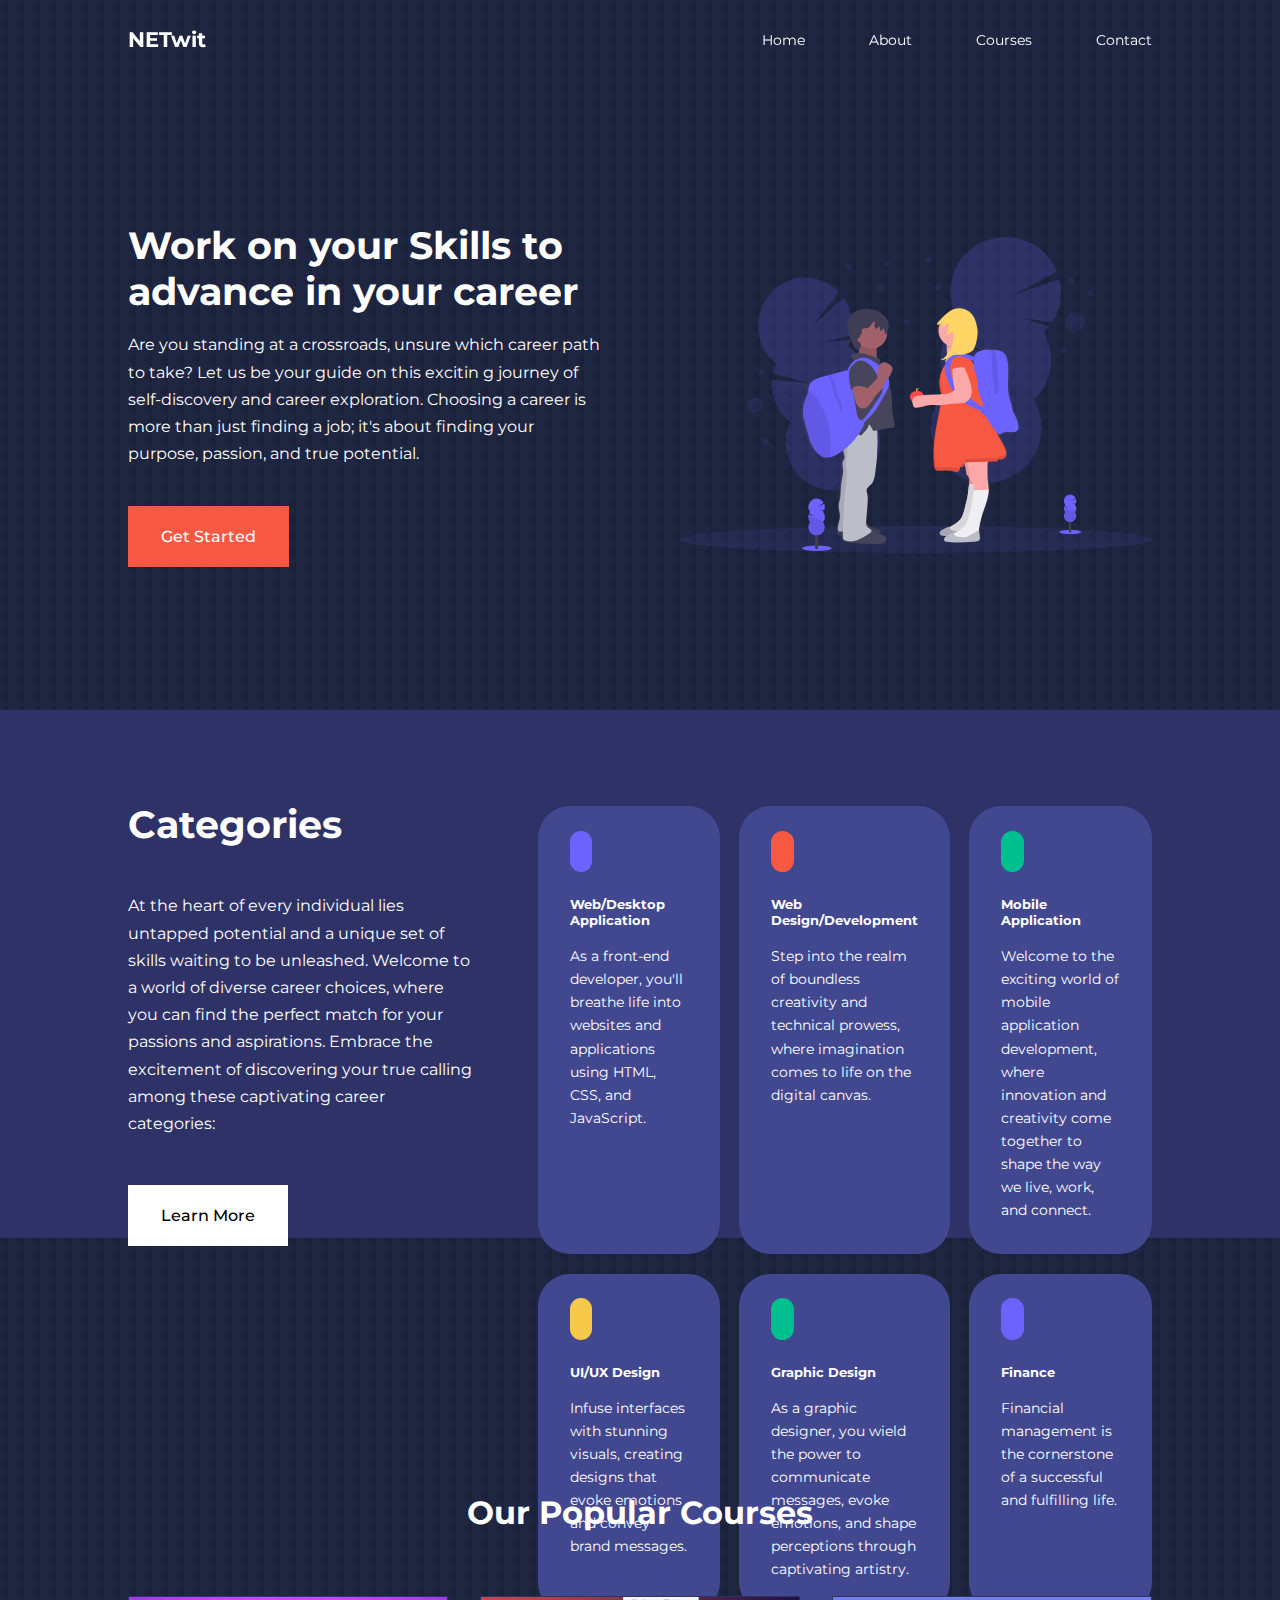
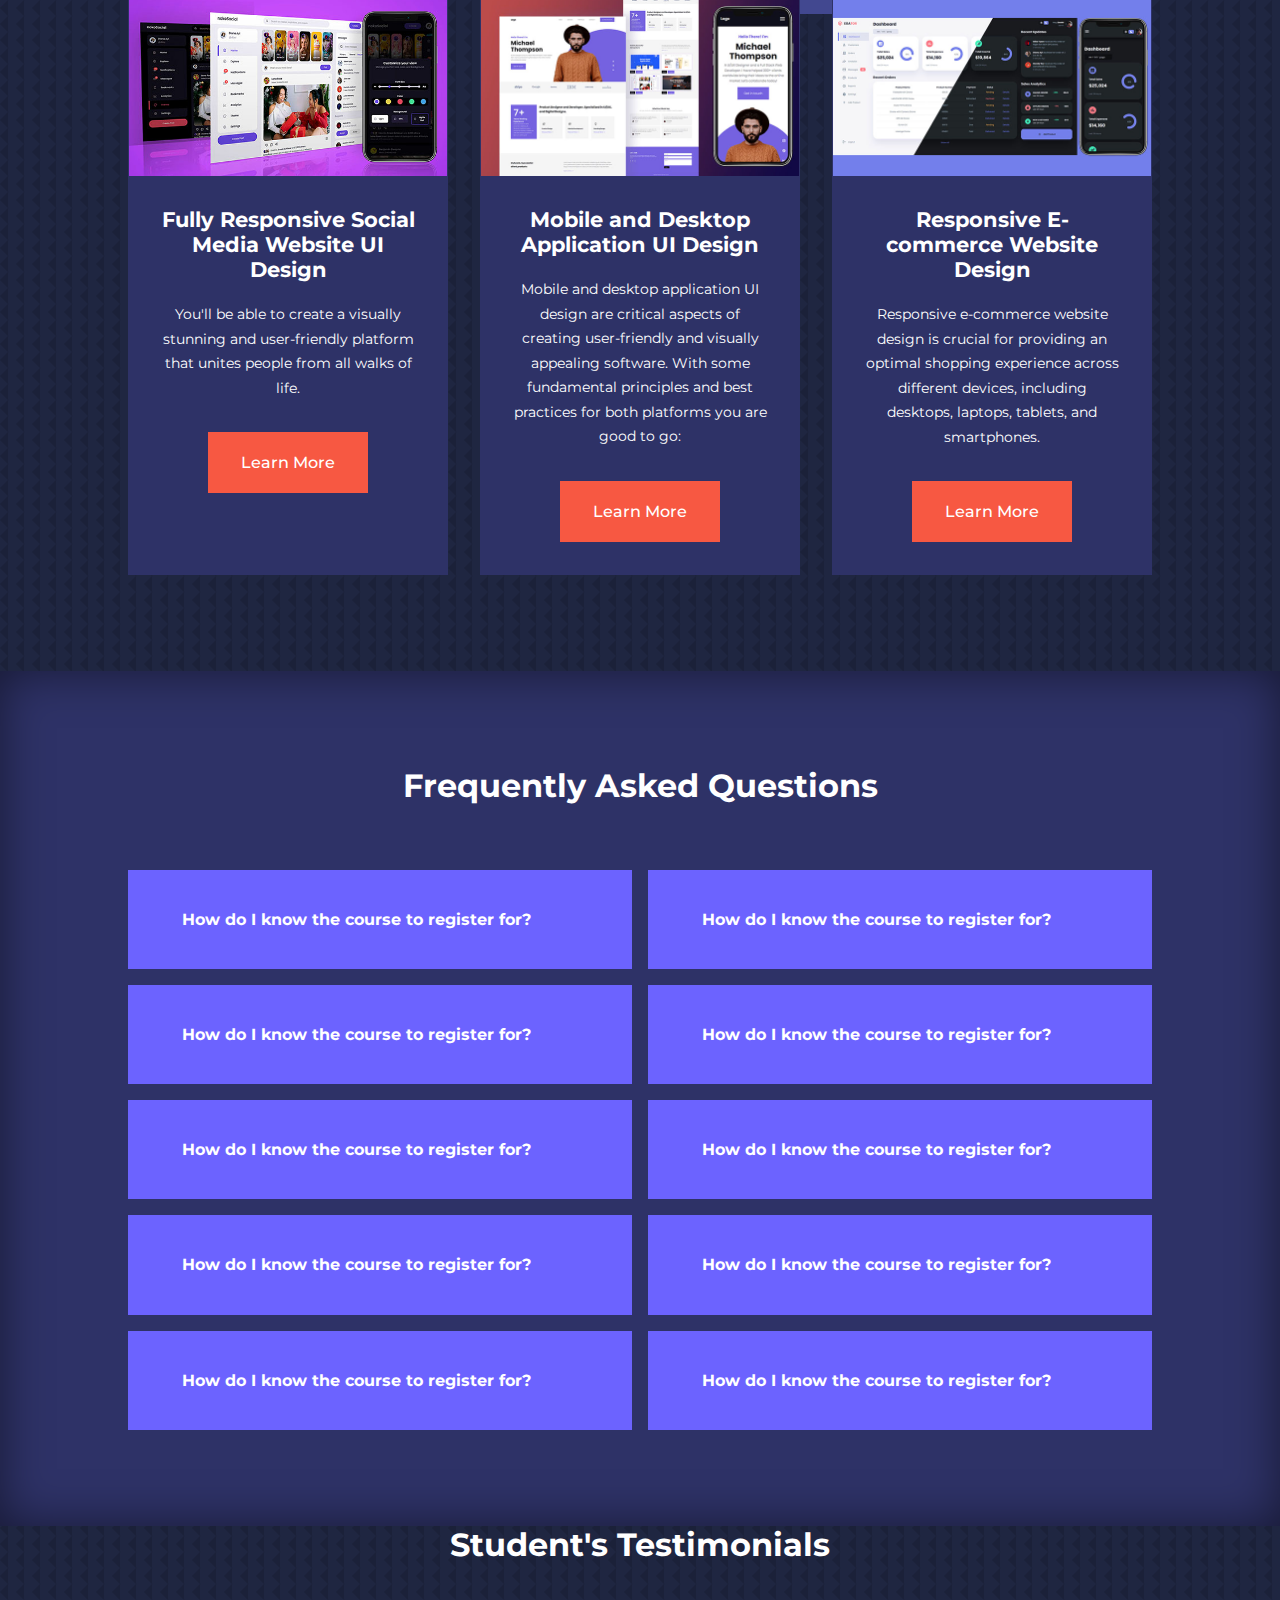
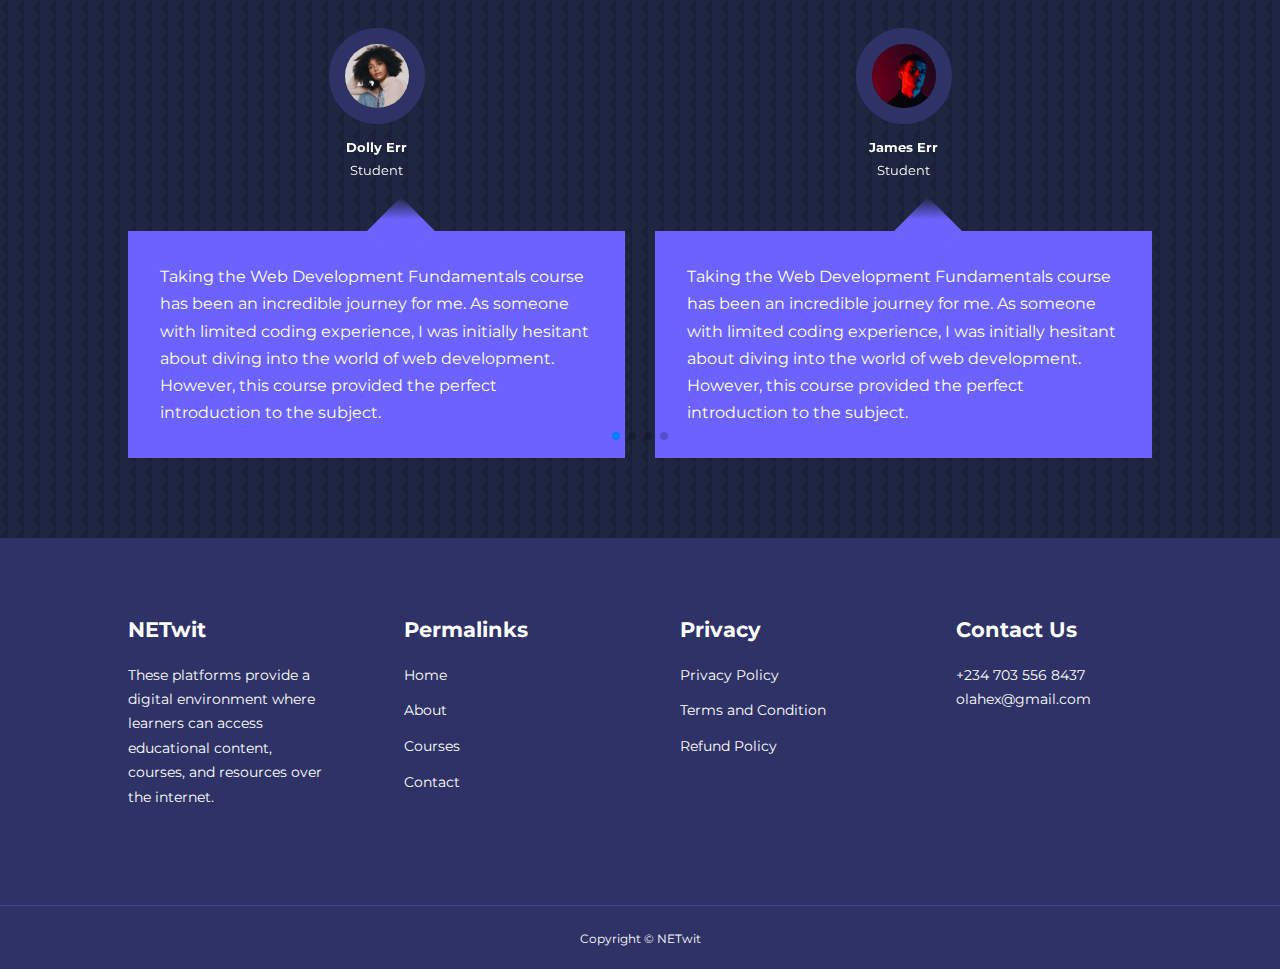
==== commit f8d4902c: "Update index.html" ====
--- a/index.html
+++ b/index.html
@@ -158,7 +158,8 @@
                 <div class="course__info">
                     <h4>Mobile and Desktop Application UI Design</h4>
                     <p>
-                        Lorem, ipsum dolor sit amet consectetur adipisicing elit. Laborum vitae ad dolorem minus incidunt ipsum.
+                        Mobile and desktop application UI design are critical aspects of creating user-friendly and visually
+                        appealing software. With some fundamental principles and best practices for both platforms you are good to go:
                     </p>
                 <a href="courses.html" class="btn btn-primary">Learn More</a>   
                 </div>
@@ -170,7 +171,9 @@
                 <div class="course__info">
                     <h4>Responsive E-commerce Website Design</h4>
                     <p>
-                        Lorem, ipsum dolor sit amet consectetur adipisicing elit. Laborum vitae ad dolorem minus incidunt ipsum.
+                        Responsive e-commerce website design is crucial for providing an optimal
+                        shopping experience across different devices, including desktops, laptops, 
+                        tablets, and smartphones. 
                     </p>
                 <a href="courses.html" class="btn btn-primary">Learn More</a>   
                 </div>
@@ -186,42 +189,42 @@
                 <div class="faq__icon"><i class="uil uil-plus"></i></div>
                 <div class="question__answer">
                     <h4>How do I know the course to register for?</h4>
-                    <p>
-                        Lorem ipsum dolor sit amet consectetur adipisicing elit. Ipsa rem repellendus aut ad obcaecati molestias eius quasi expedita placeat. Odio nostrum asperiores architecto distinctio sequi nisi ex aut. Explicabo vel natus mollitia quisquam sed asperiores officia nobis exercitationem ipsa nemo, facilis 
-                        voluptatum repellendus voluptate provident sequi aliquid, fugiat vitae perferendis?
-                    </p>
-                </div>
-            </article>
-
-            <article class="faq">
-                <div class="faq__icon"><i class="uil uil-plus"></i></div>
-                <div class="question__answer">
-                    <h4>How do I know the course to register for?</h4>
-                    <p>
-                        Lorem ipsum dolor sit amet consectetur adipisicing elit. Ipsa rem repellendus aut ad obcaecati molestias eius quasi expedita placeat. Odio nostrum asperiores architecto distinctio sequi nisi ex aut. Explicabo vel natus mollitia quisquam sed asperiores officia nobis exercitationem ipsa nemo, facilis 
-                        voluptatum repellendus voluptate provident sequi aliquid, fugiat vitae perferendis?
-                    </p>
-                </div>
-            </article>
-
-            <article class="faq">
-                <div class="faq__icon"><i class="uil uil-plus"></i></div>
-                <div class="question__answer">
-                    <h4>How do I know the course to register for?</h4>
-                    <p>
-                        Lorem ipsum dolor sit amet consectetur adipisicing elit. Ipsa rem repellendus aut ad obcaecati molestias eius quasi expedita placeat. Odio nostrum asperiores architecto distinctio sequi nisi ex aut. Explicabo vel natus mollitia quisquam sed asperiores officia nobis exercitationem ipsa nemo, facilis 
-                        voluptatum repellendus voluptate provident sequi aliquid, fugiat vitae perferendis?
-                    </p>
-                </div>
-            </article>
-
-            <article class="faq">
-                <div class="faq__icon"><i class="uil uil-plus"></i></div>
-                <div class="question__answer">
-                    <h4>How do I know the course to register for?</h4>
-                    <p>
-                        Lorem ipsum dolor sit amet consectetur adipisicing elit. Ipsa rem repellendus aut ad obcaecati molestias eius quasi expedita placeat. Odio nostrum asperiores architecto distinctio sequi nisi ex aut. Explicabo vel natus mollitia quisquam sed asperiores officia nobis exercitationem ipsa nemo, facilis 
-                        voluptatum repellendus voluptate provident sequi aliquid, fugiat vitae perferendis?
+                    <p>                       
+                        Choosing the right course to register for depends on your interests, career goals, educational background, and the specific skills or
+                        knowledge you want to acquire. We are going to provide you with some steps to help you decide which course is the best fit for you:
+                    </p>
+                </div>
+            </article>
+
+            <article class="faq">
+                <div class="faq__icon"><i class="uil uil-plus"></i></div>
+                <div class="question__answer">
+                    <h4>How do I know the course to register for?</h4>
+                    <p>
+                        Choosing the right course to register for depends on your interests, career goals, educational background, and the specific skills or
+                        knowledge you want to acquire. We are going to provide you with some steps to help you decide which course is the best fit for you:
+                    </p>
+                </div>
+            </article>
+
+            <article class="faq">
+                <div class="faq__icon"><i class="uil uil-plus"></i></div>
+                <div class="question__answer">
+                    <h4>How do I know the course to register for?</h4>
+                    <p>
+                       Choosing the right course to register for depends on your interests, career goals, educational background, and the specific skills or
+                        knowledge you want to acquire. We are going to provide you with some steps to help you decide which course is the best fit for you:
+                    </p>
+                </div>
+            </article>
+
+            <article class="faq">
+                <div class="faq__icon"><i class="uil uil-plus"></i></div>
+                <div class="question__answer">
+                    <h4>How do I know the course to register for?</h4>
+                    <p>
+                        Choosing the right course to register for depends on your interests, career goals, educational background, and the specific skills or
+                        knowledge you want to acquire. We are going to provide you with some steps to help you decide which course is the best fit for you:
                     </p>
                 </div>
             </article>
@@ -231,62 +234,62 @@
                 <div class="question__answer">
                     <h4>How do I know the course to register for?</h4>
                     <p>
-                        Lorem ipsum dolor sit amet consectetur adipisicing elit. Ipsa rem repellendus aut ad obcaecati molestias eius quasi expedita placeat. Odio nostrum asperiores architecto distinctio sequi nisi ex aut. Explicabo vel natus mollitia quisquam sed asperiores officia nobis exercitationem ipsa nemo, facilis 
-                        voluptatum repellendus voluptate provident sequi aliquid, fugiat vitae perferendis?
-                    </p>
-                </div>
-            </article>
-
-            <article class="faq">
-                <div class="faq__icon"><i class="uil uil-plus"></i></div>
-                <div class="question__answer">
-                    <h4>How do I know the course to register for?</h4>
-                    <p>
-                        Lorem ipsum dolor sit amet consectetur adipisicing elit. Ipsa rem repellendus aut ad obcaecati molestias eius quasi expedita placeat. Odio nostrum asperiores architecto distinctio sequi nisi ex aut. Explicabo vel natus mollitia quisquam sed asperiores officia nobis exercitationem ipsa nemo, facilis 
-                        voluptatum repellendus voluptate provident sequi aliquid, fugiat vitae perferendis?
-                    </p>
-                </div>
-            </article>
-
-            <article class="faq">
-                <div class="faq__icon"><i class="uil uil-plus"></i></div>
-                <div class="question__answer">
-                    <h4>How do I know the course to register for?</h4>
-                    <p>
-                        Lorem ipsum dolor sit amet consectetur adipisicing elit. Ipsa rem repellendus aut ad obcaecati molestias eius quasi expedita placeat. Odio nostrum asperiores architecto distinctio sequi nisi ex aut. Explicabo vel natus mollitia quisquam sed asperiores officia nobis exercitationem ipsa nemo, facilis 
-                        voluptatum repellendus voluptate provident sequi aliquid, fugiat vitae perferendis?
-                    </p>
-                </div>
-            </article>
-
-            <article class="faq">
-                <div class="faq__icon"><i class="uil uil-plus"></i></div>
-                <div class="question__answer">
-                    <h4>How do I know the course to register for?</h4>
-                    <p>
-                        Lorem ipsum dolor sit amet consectetur adipisicing elit. Ipsa rem repellendus aut ad obcaecati molestias eius quasi expedita placeat. Odio nostrum asperiores architecto distinctio sequi nisi ex aut. Explicabo vel natus mollitia quisquam sed asperiores officia nobis exercitationem ipsa nemo, facilis 
-                        voluptatum repellendus voluptate provident sequi aliquid, fugiat vitae perferendis?
-                    </p>
-                </div>
-            </article>
-            <article class="faq">
-                <div class="faq__icon"><i class="uil uil-plus"></i></div>
-                <div class="question__answer">
-                    <h4>How do I know the course to register for?</h4>
-                    <p>
-                        Lorem ipsum dolor sit amet consectetur adipisicing elit. Ipsa rem repellendus aut ad obcaecati molestias eius quasi expedita placeat. Odio nostrum asperiores architecto distinctio sequi nisi ex aut. Explicabo vel natus mollitia quisquam sed asperiores officia nobis exercitationem ipsa nemo, facilis 
-                        voluptatum repellendus voluptate provident sequi aliquid, fugiat vitae perferendis?
-                    </p>
-                </div>
-            </article>
-
-            <article class="faq">
-                <div class="faq__icon"><i class="uil uil-plus"></i></div>
-                <div class="question__answer">
-                    <h4>How do I know the course to register for?</h4>
-                    <p>
-                        Lorem ipsum dolor sit amet consectetur adipisicing elit. Ipsa rem repellendus aut ad obcaecati molestias eius quasi expedita placeat. Odio nostrum asperiores architecto distinctio sequi nisi ex aut. Explicabo vel natus mollitia quisquam sed asperiores officia nobis exercitationem ipsa nemo, facilis 
-                        voluptatum repellendus voluptate provident sequi aliquid, fugiat vitae perferendis?
+                        Choosing the right course to register for depends on your interests, career goals, educational background, and the specific skills or
+                        knowledge you want to acquire. We are going to provide you with some steps to help you decide which course is the best fit for you:
+                    </p>
+                </div>
+            </article>
+
+            <article class="faq">
+                <div class="faq__icon"><i class="uil uil-plus"></i></div>
+                <div class="question__answer">
+                    <h4>How do I know the course to register for?</h4>
+                    <p>
+                      Choosing the right course to register for depends on your interests, career goals, educational background, and the specific skills or
+                        knowledge you want to acquire. We are going to provide you with some steps to help you decide which course is the best fit for you:
+                    </p>
+                </div>
+            </article>
+
+            <article class="faq">
+                <div class="faq__icon"><i class="uil uil-plus"></i></div>
+                <div class="question__answer">
+                    <h4>How do I know the course to register for?</h4>
+                    <p>
+                         Choosing the right course to register for depends on your interests, career goals, educational background, and the specific skills or
+                        knowledge you want to acquire. We are going to provide you with some steps to help you decide which course is the best fit for you:
+                    </p>
+                </div>
+            </article>
+
+            <article class="faq">
+                <div class="faq__icon"><i class="uil uil-plus"></i></div>
+                <div class="question__answer">
+                    <h4>How do I know the course to register for?</h4>
+                    <p>
+                       Choosing the right course to register for depends on your interests, career goals, educational background, and the specific skills or
+                        knowledge you want to acquire. We are going to provide you with some steps to help you decide which course is the best fit for you:
+                    </p>
+                </div>
+            </article>
+            <article class="faq">
+                <div class="faq__icon"><i class="uil uil-plus"></i></div>
+                <div class="question__answer">
+                    <h4>How do I know the course to register for?</h4>
+                    <p>
+                       Choosing the right course to register for depends on your interests, career goals, educational background, and the specific skills or
+                        knowledge you want to acquire. We are going to provide you with some steps to help you decide which course is the best fit for you:
+                    </p>
+                </div>
+            </article>
+
+            <article class="faq">
+                <div class="faq__icon"><i class="uil uil-plus"></i></div>
+                <div class="question__answer">
+                    <h4>How do I know the course to register for?</h4>
+                    <p>
+                        Choosing the right course to register for depends on your interests, career goals, educational background, and the specific skills or
+                        knowledge you want to acquire. We are going to provide you with some steps to help you decide which course is the best fit for you:
                     </p>
                 </div>
             </article>
@@ -308,8 +311,9 @@
                   </div>
                   <div class="testimonial__body">
                     <p>
-                        Lorem ipsum, dolor sit amet consectetur adipisicing elit. At,
-                         ullam aperiam earum beatae facilis.
+                        Taking the Web Development Fundamentals course has been an incredible journey for me.
+                        As someone with limited coding experience, I was initially hesitant about diving into the
+                        world of web development. However, this course provided the perfect introduction to the subject.
                     </p>
                   </div>
               </article>
@@ -323,8 +327,9 @@
                 </div>
                 <div class="testimonial__body">
                     <p>
-                        Lorem ipsum, dolor sit amet consectetur adipisicing elit. At,
-                         ullam aperiam earum beatae facilis.
+                       Taking the Web Development Fundamentals course has been an incredible journey for me.
+                        As someone with limited coding experience, I was initially hesitant about diving into the
+                        world of web development. However, this course provided the perfect introduction to the subject.
                     </p>
                 </div>
             </article>
@@ -338,8 +343,9 @@
                 </div>
                 <div class="testimonial__body">
                     <p>
-                        Lorem ipsum, dolor sit amet consectetur adipisicing elit. At,
-                         ullam aperiam earum beatae facilis.
+                       Taking the Web Development Fundamentals course has been an incredible journey for me.
+                        As someone with limited coding experience, I was initially hesitant about diving into the
+                        world of web development. However, this course provided the perfect introduction to the subject.
                     </p>
                 </div>
             </article>
@@ -353,8 +359,9 @@
                 </div>
                 <div class="testimonial__body">
                     <p>
-                        Lorem ipsum, dolor sit amet consectetur adipisicing elit. At,
-                         ullam aperiam earum beatae facilis.
+                        Taking the Web Development Fundamentals course has been an incredible journey for me.
+                        As someone with limited coding experience, I was initially hesitant about diving into the
+                        world of web development. However, this course provided the perfect introduction to the subject.
                     </p>
                 </div>
             </article>
@@ -368,8 +375,9 @@
                 </div>
                 <div class="testimonial__body">
                     <p>
-                        Lorem ipsum, dolor sit amet consectetur adipisicing elit. At,
-                         ullam aperiam earum beatae facilis.
+                        Taking the Web Development Fundamentals course has been an incredible journey for me.
+                        As someone with limited coding experience, I was initially hesitant about diving into the
+                        world of web development. However, this course provided the perfect introduction to the subject.
                     </p>
                 </div>
             </article>
@@ -383,7 +391,8 @@
             <div class="footer__1">
                 <a href="index.html" class="footer__logo"><h4>NETwit</h4></a>
                 <p>
-                    Lorem ipsum dolor sit amet consectetur adipisicing elit. Distinctio, cum?
+                    These platforms provide a digital environment where learners can 
+                    access educational content, courses, and resources over the internet. 
                 </p>
             </div>
             <div class="footer__2">
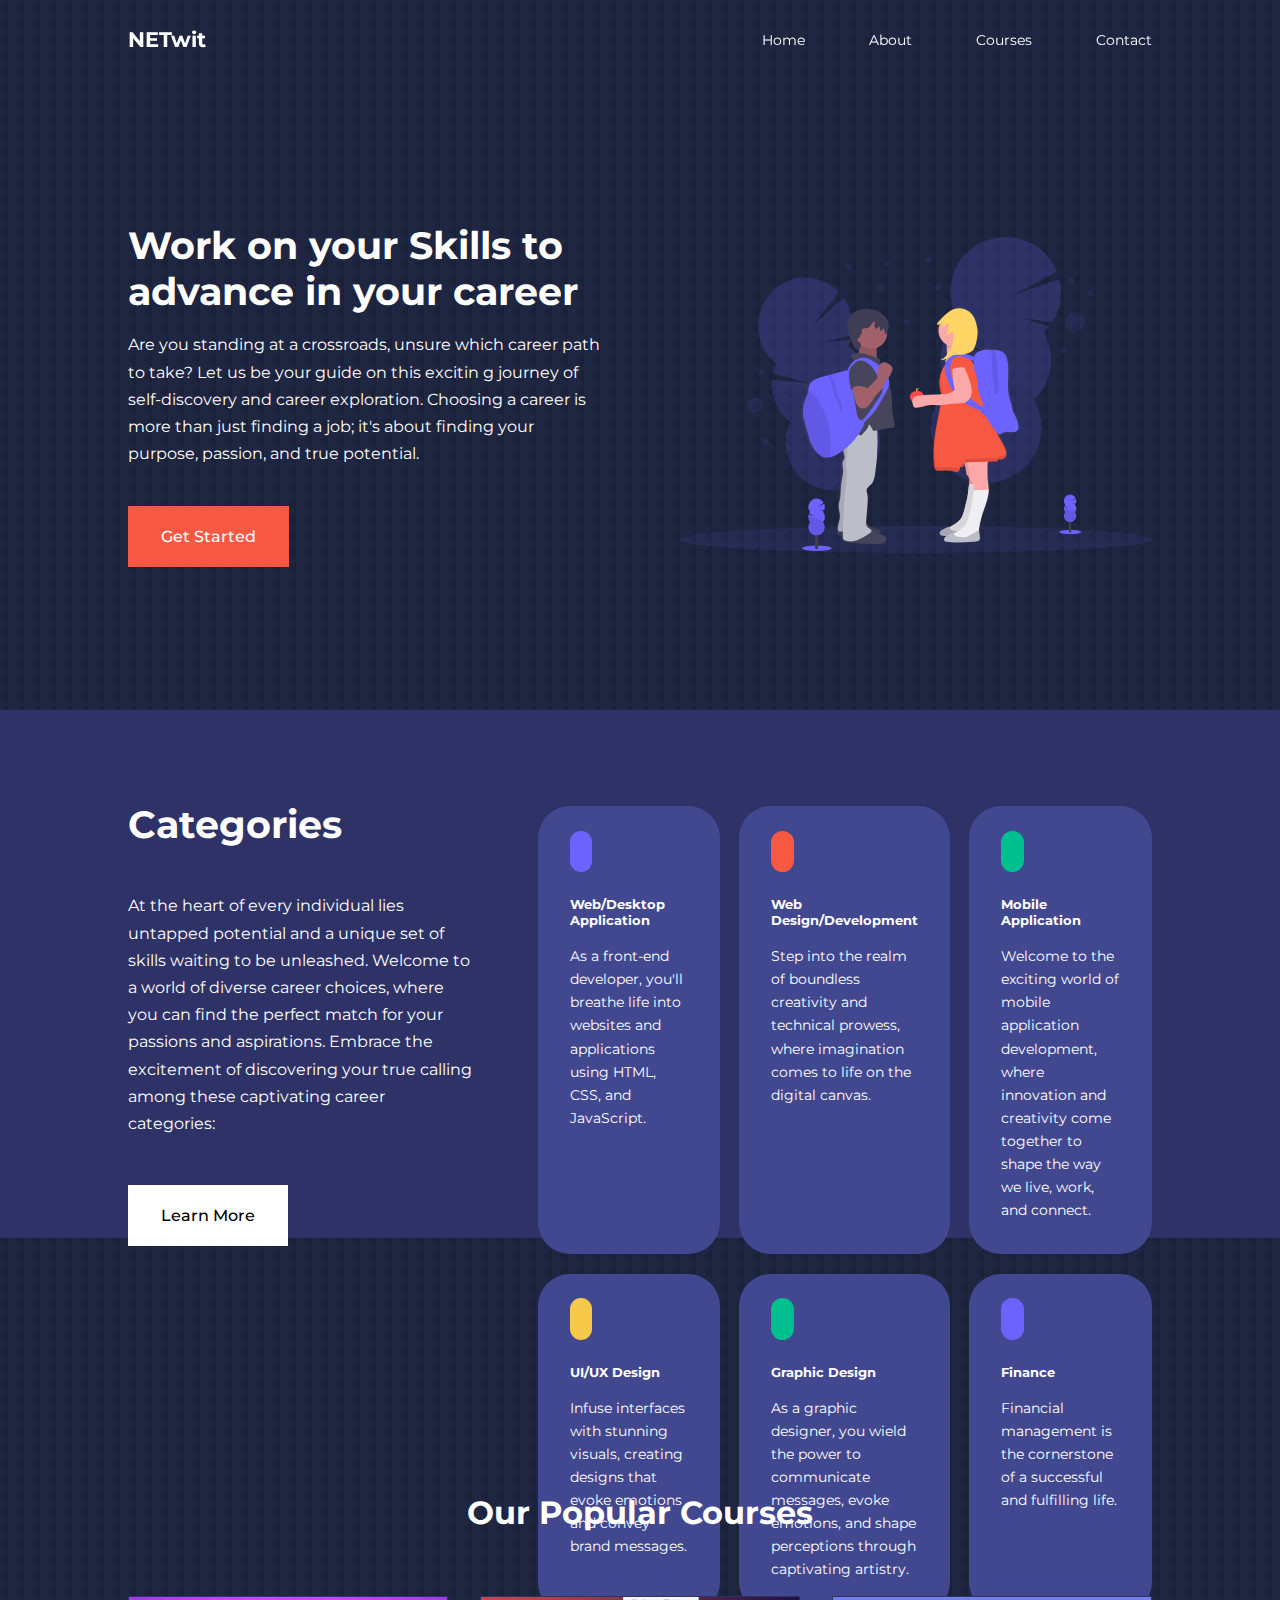
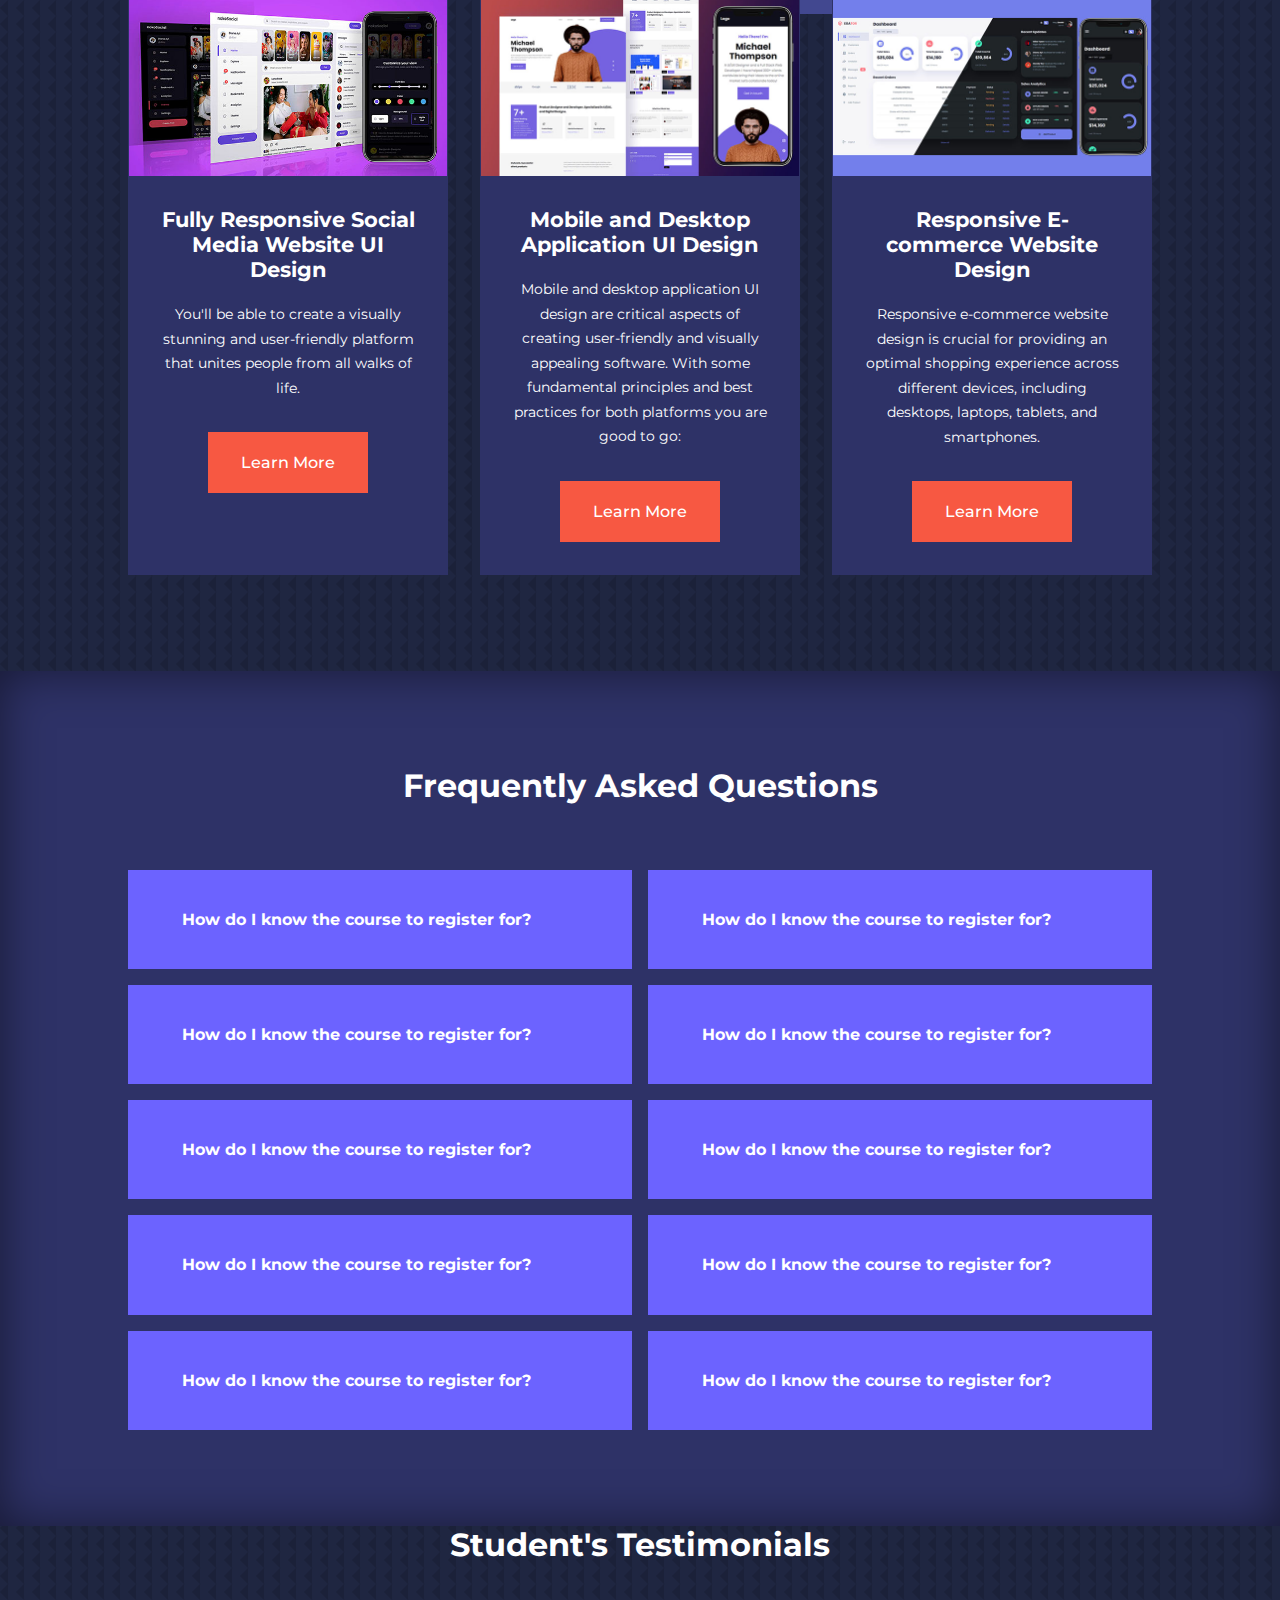
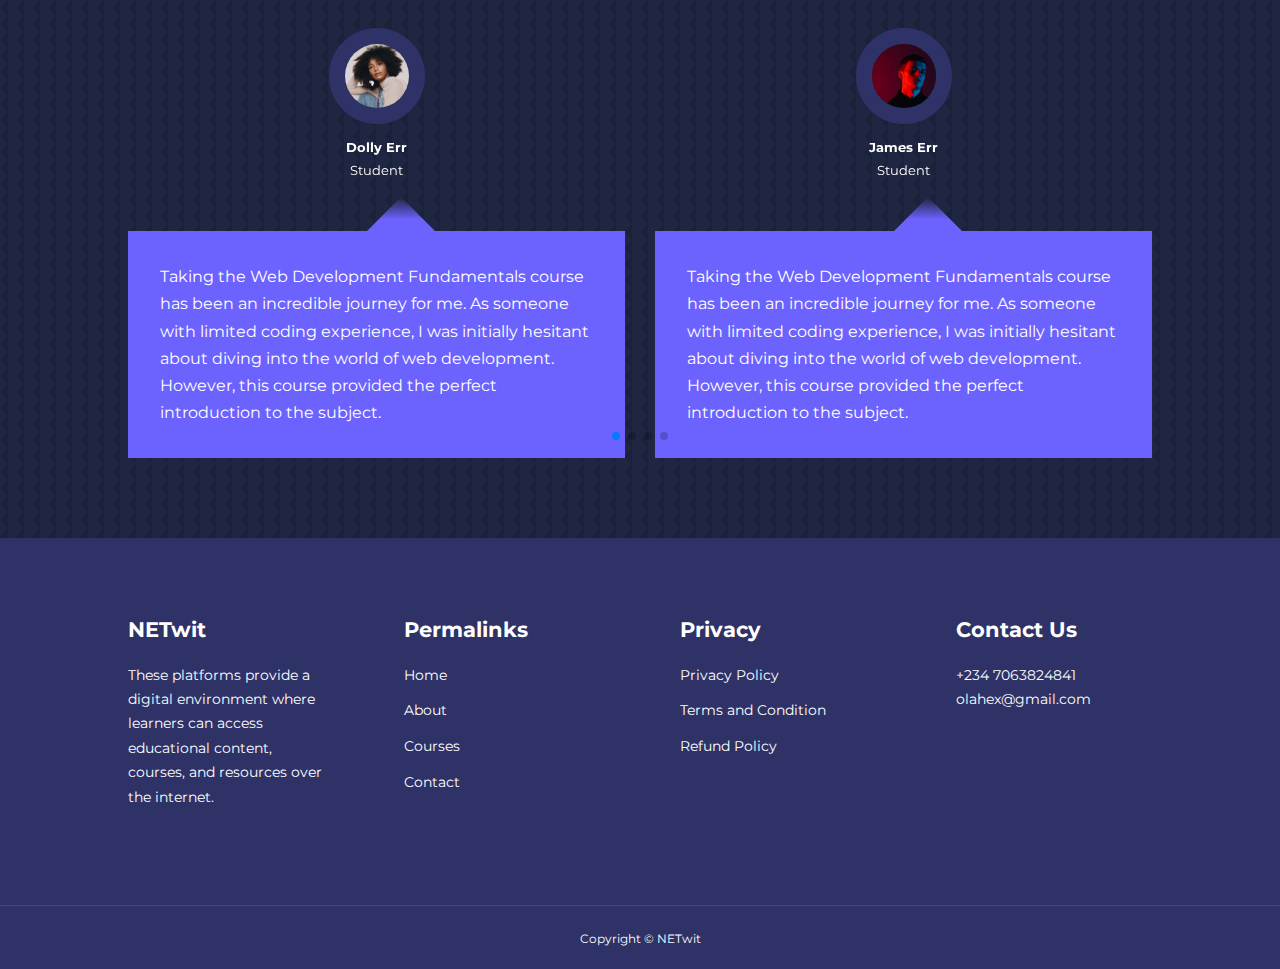
==== commit d3905517: "Update index.html" ====
--- a/index.html
+++ b/index.html
@@ -415,7 +415,7 @@
             <div class="footer__4">
                 <h4>Contact Us</h4>
                 <div>
-                    <p>+234 703 556 8437</p>
+                    <p>+234 7063824841</p>
                     <p>olahex@gmail.com</p>
                 </div>
                 <ul class="footer__socials">
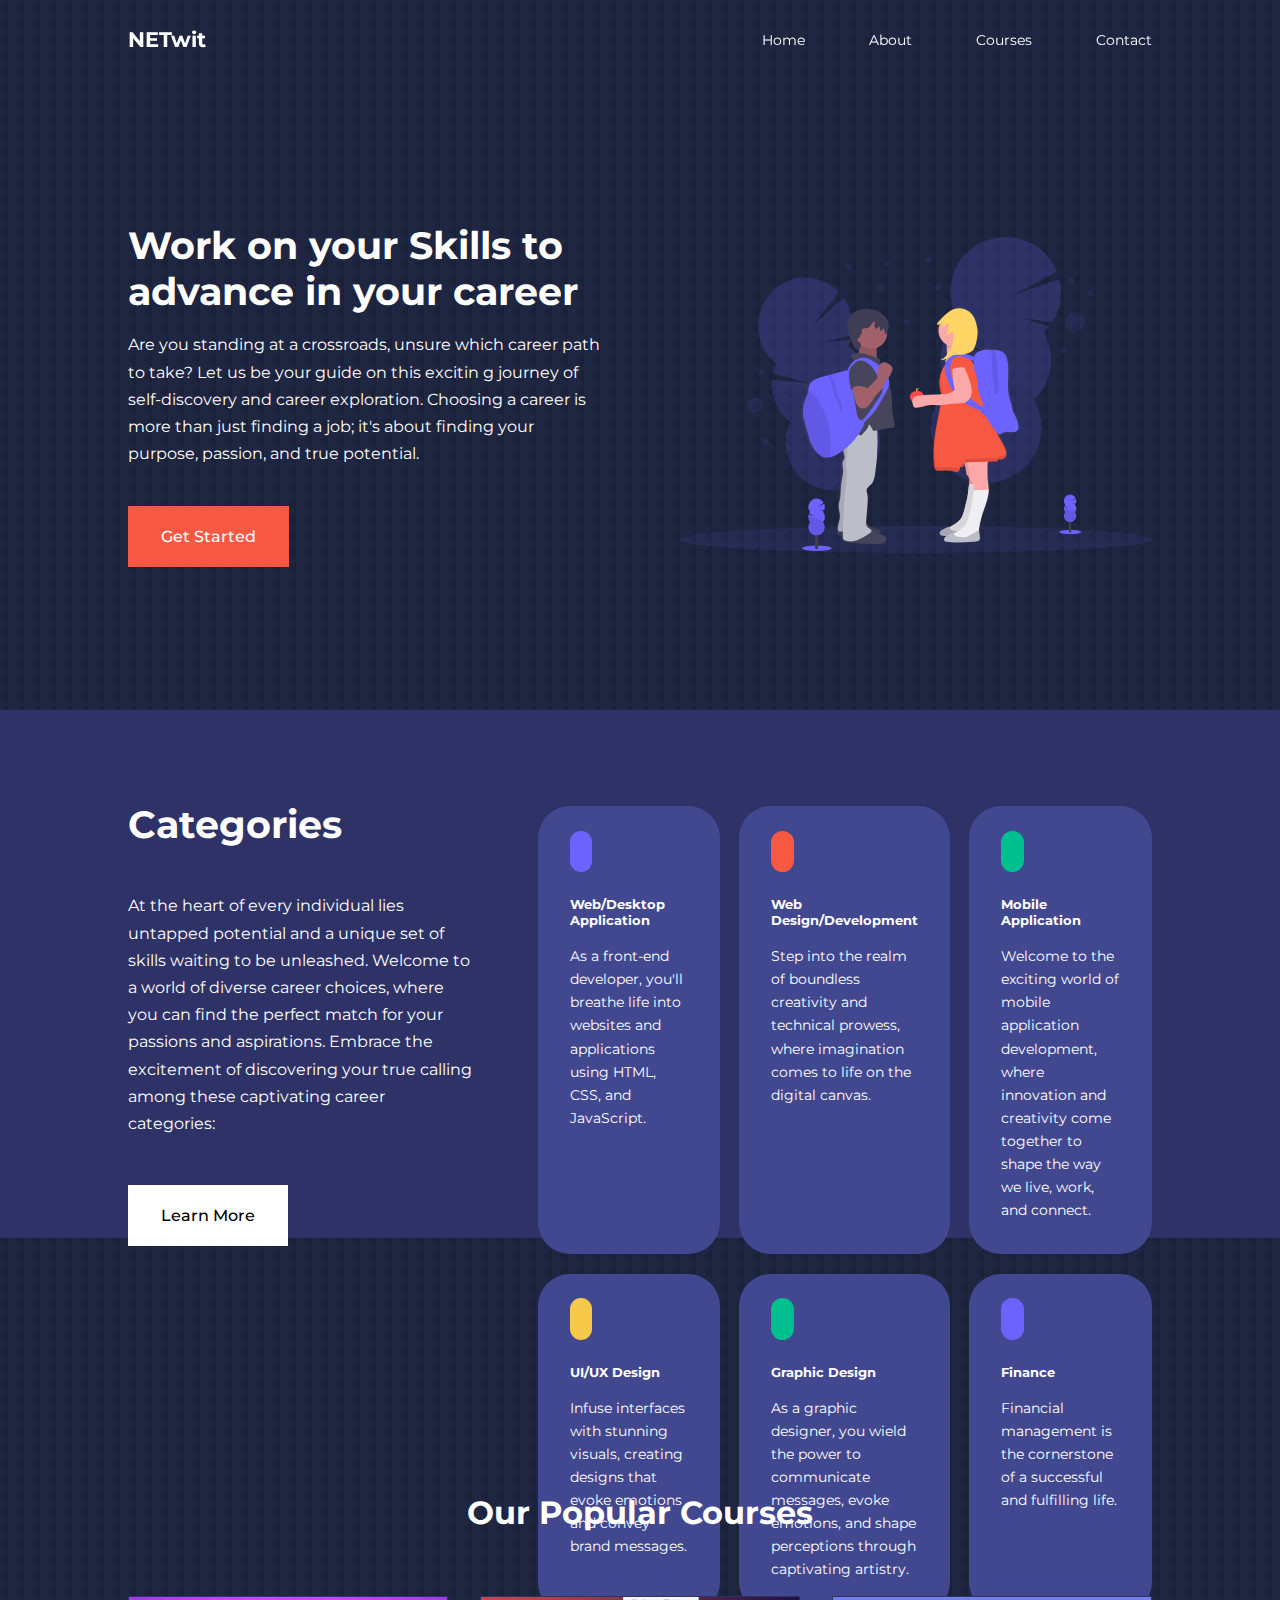
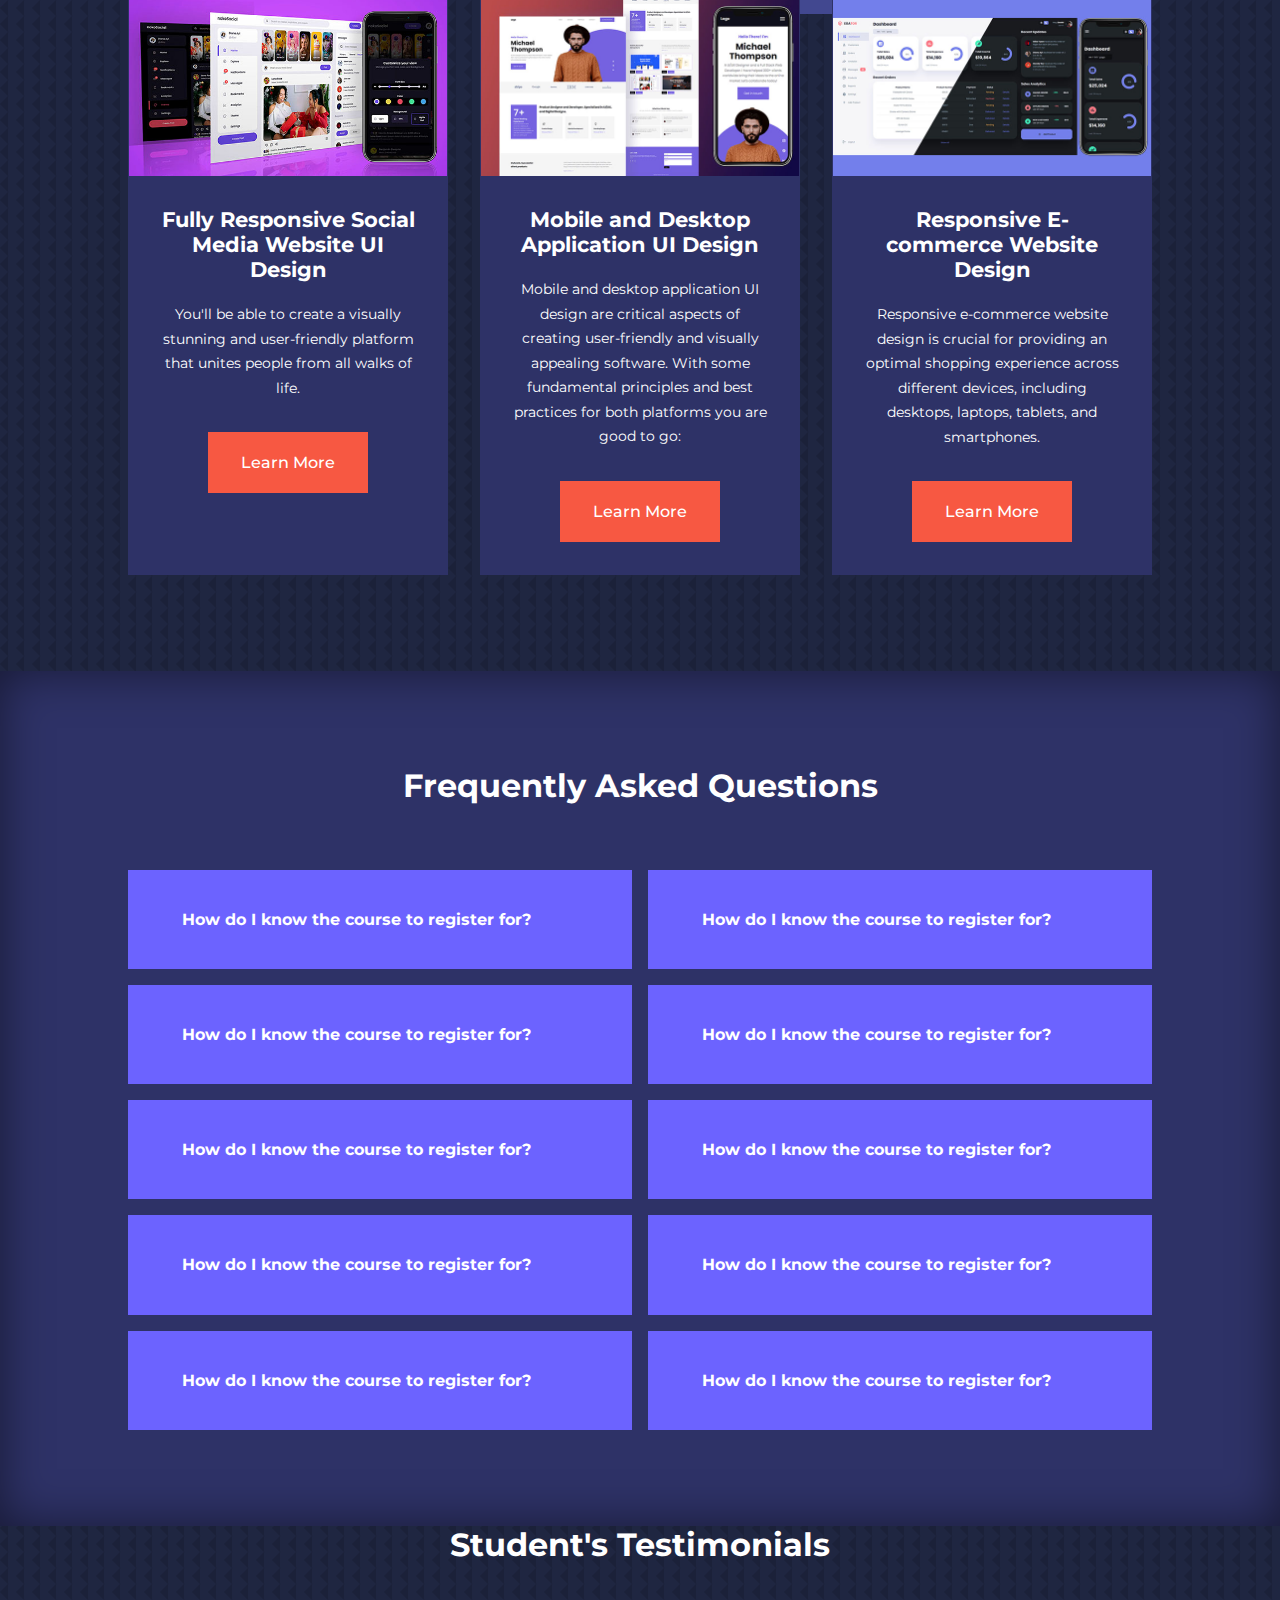
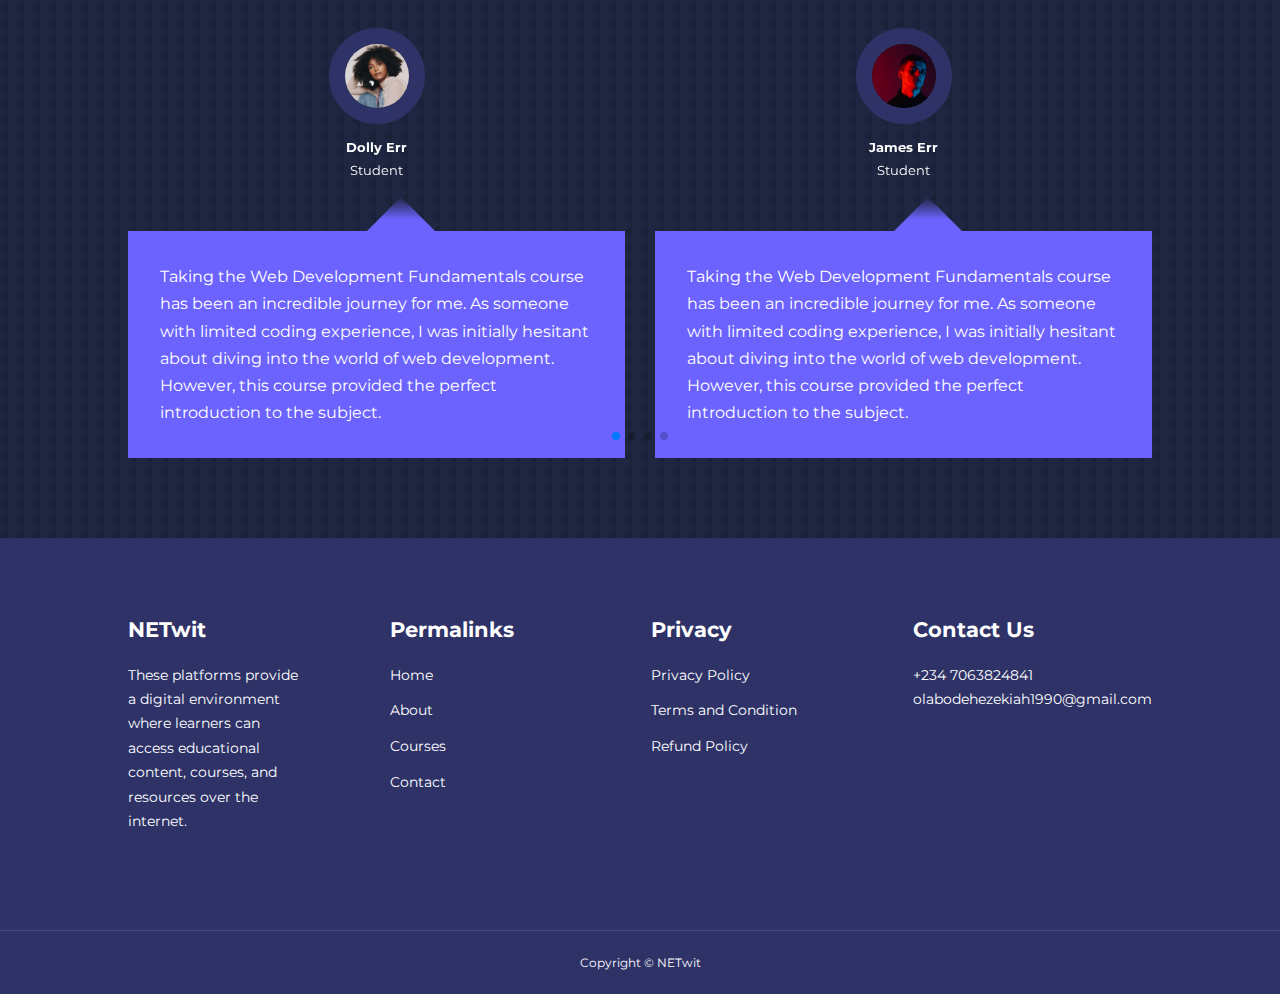
==== commit 92fb4528: "Update index.html" ====
--- a/index.html
+++ b/index.html
@@ -416,7 +416,7 @@
                 <h4>Contact Us</h4>
                 <div>
                     <p>+234 7063824841</p>
-                    <p>olahex@gmail.com</p>
+                    <p>olabodehezekiah1990@gmail.com</p>
                 </div>
                 <ul class="footer__socials">
                     <li>
